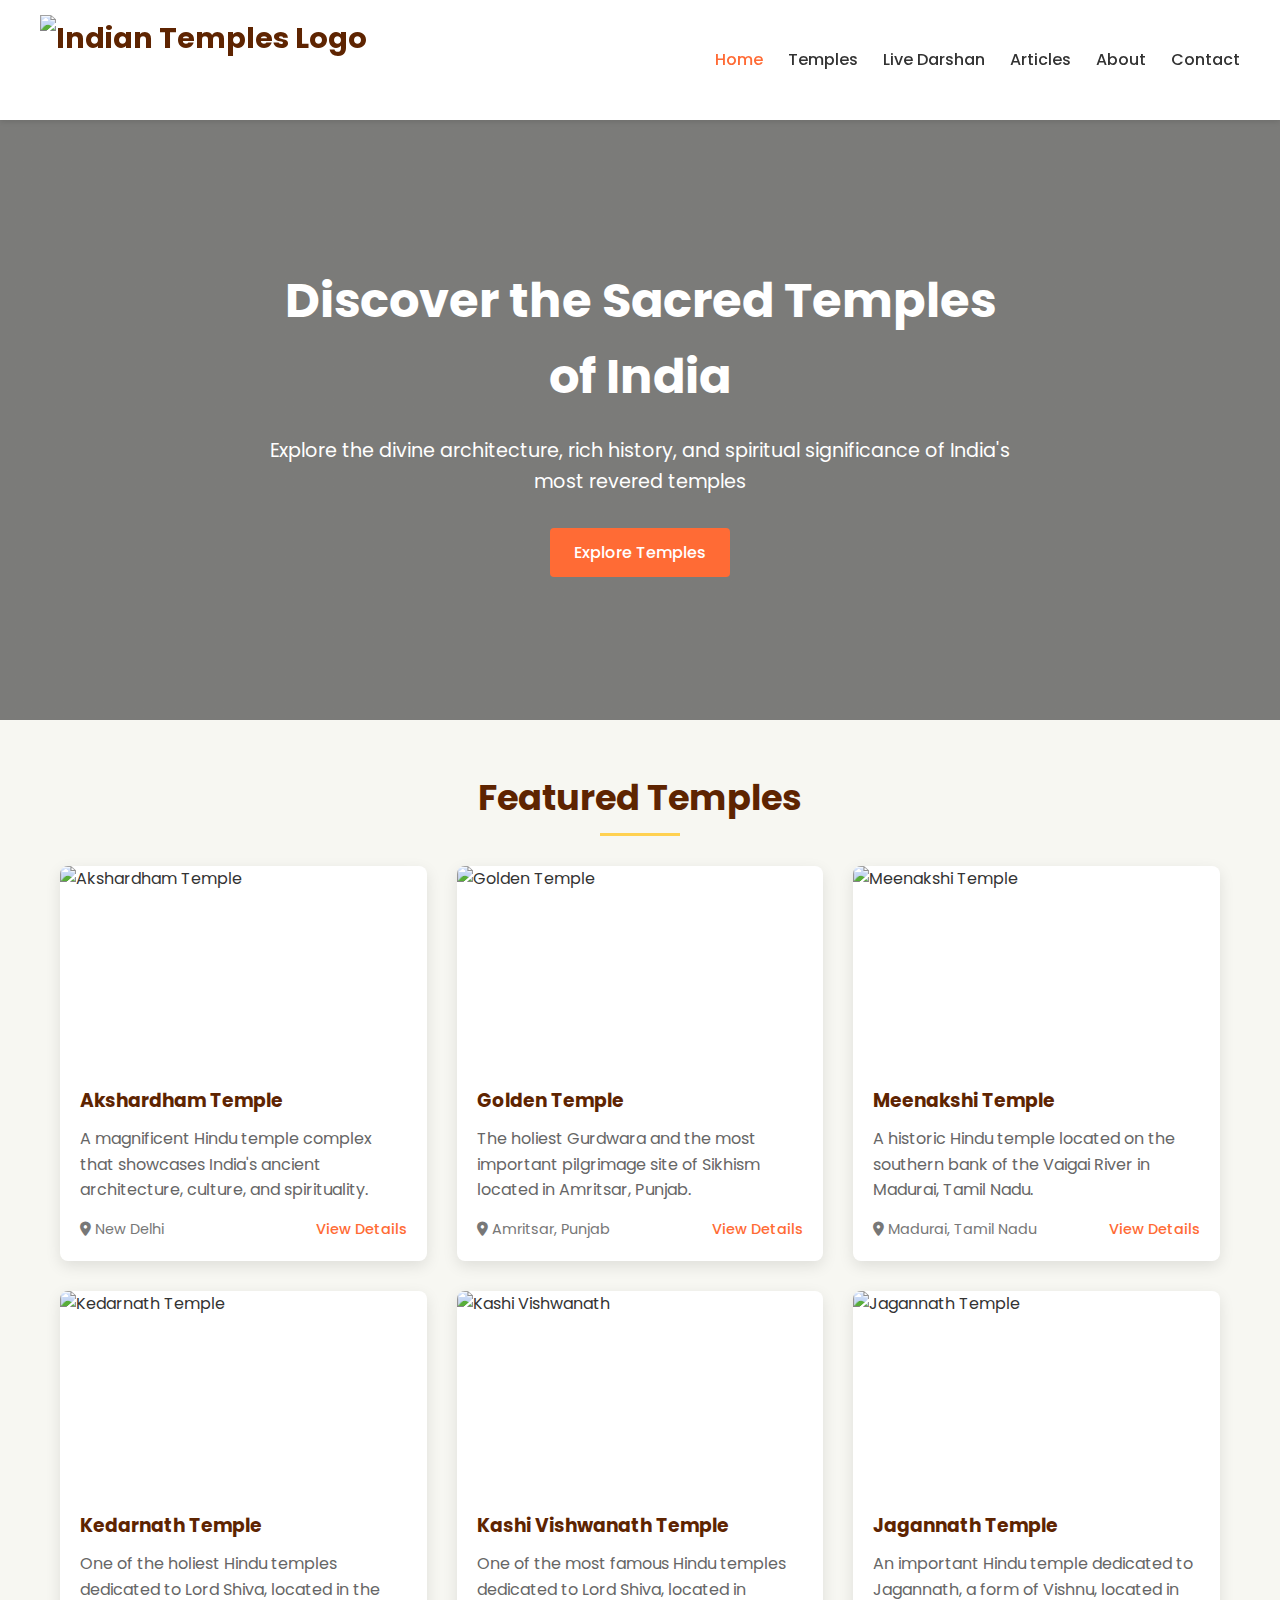
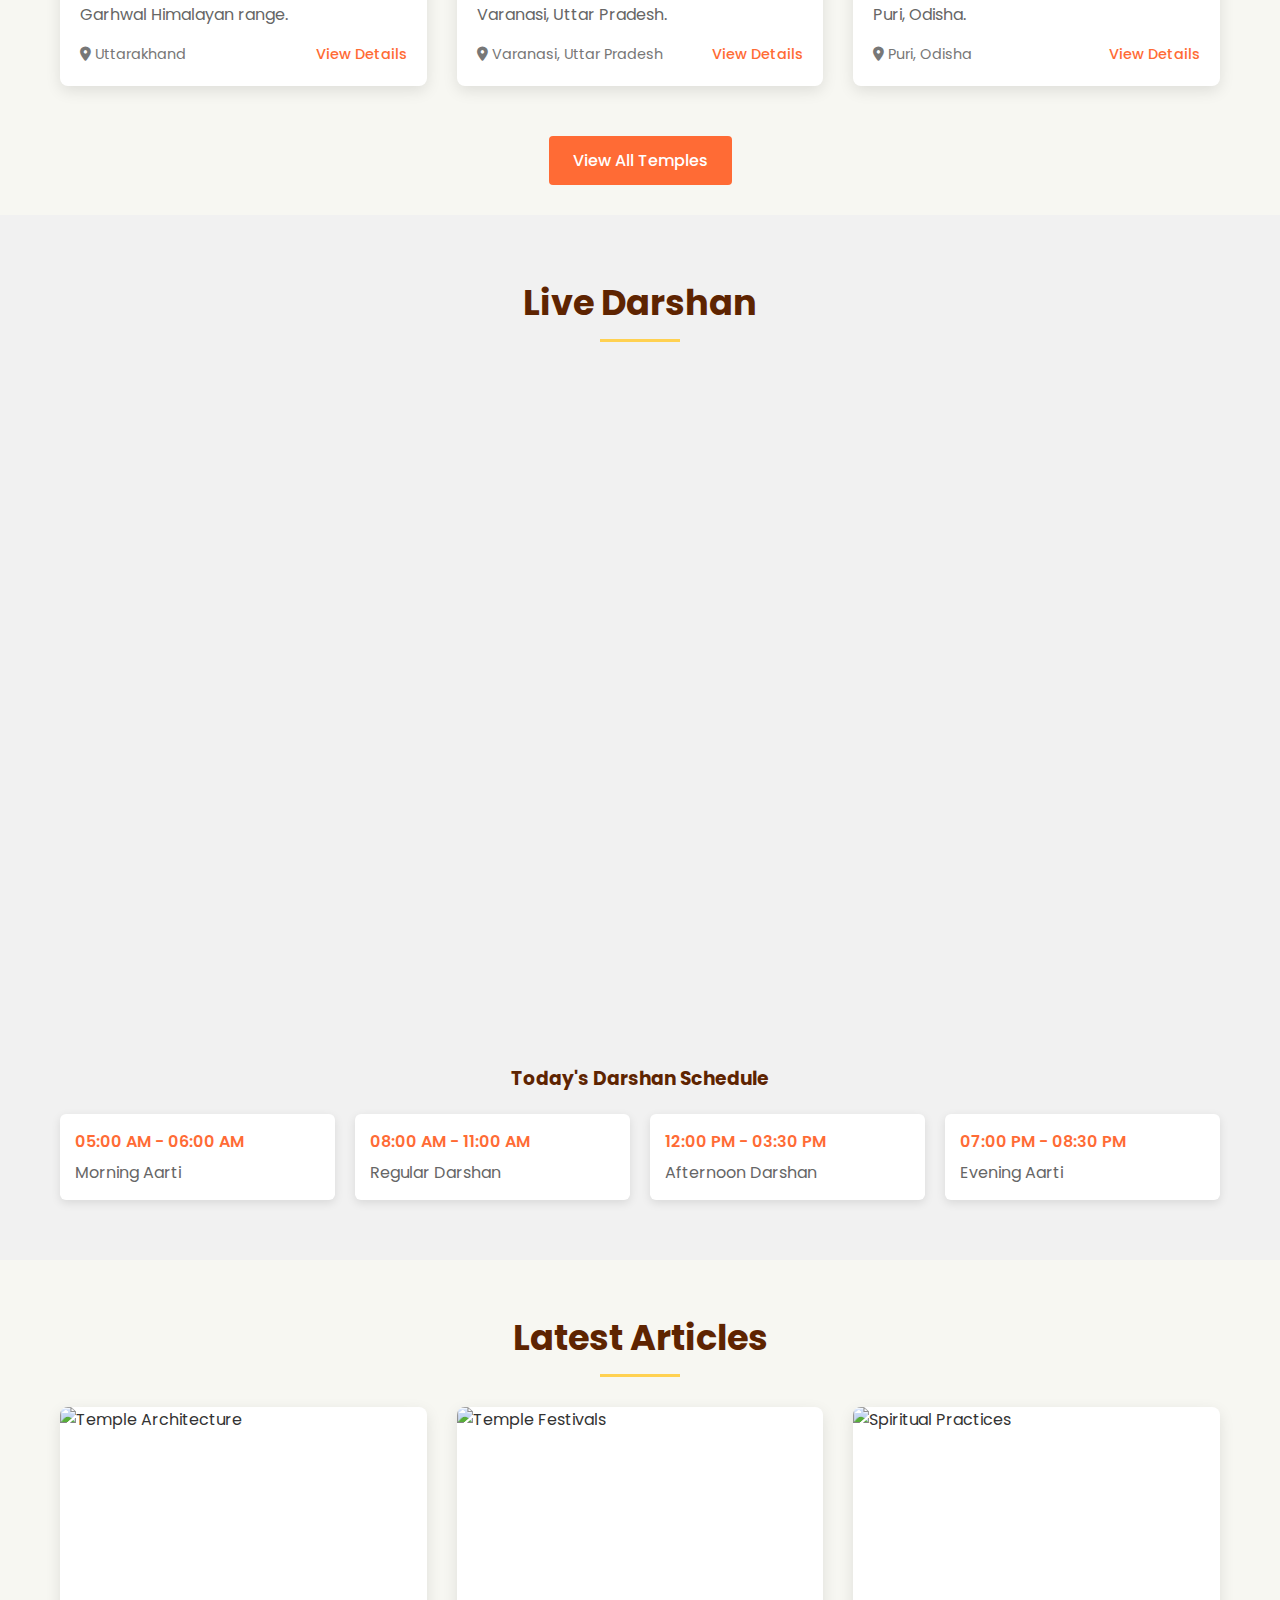
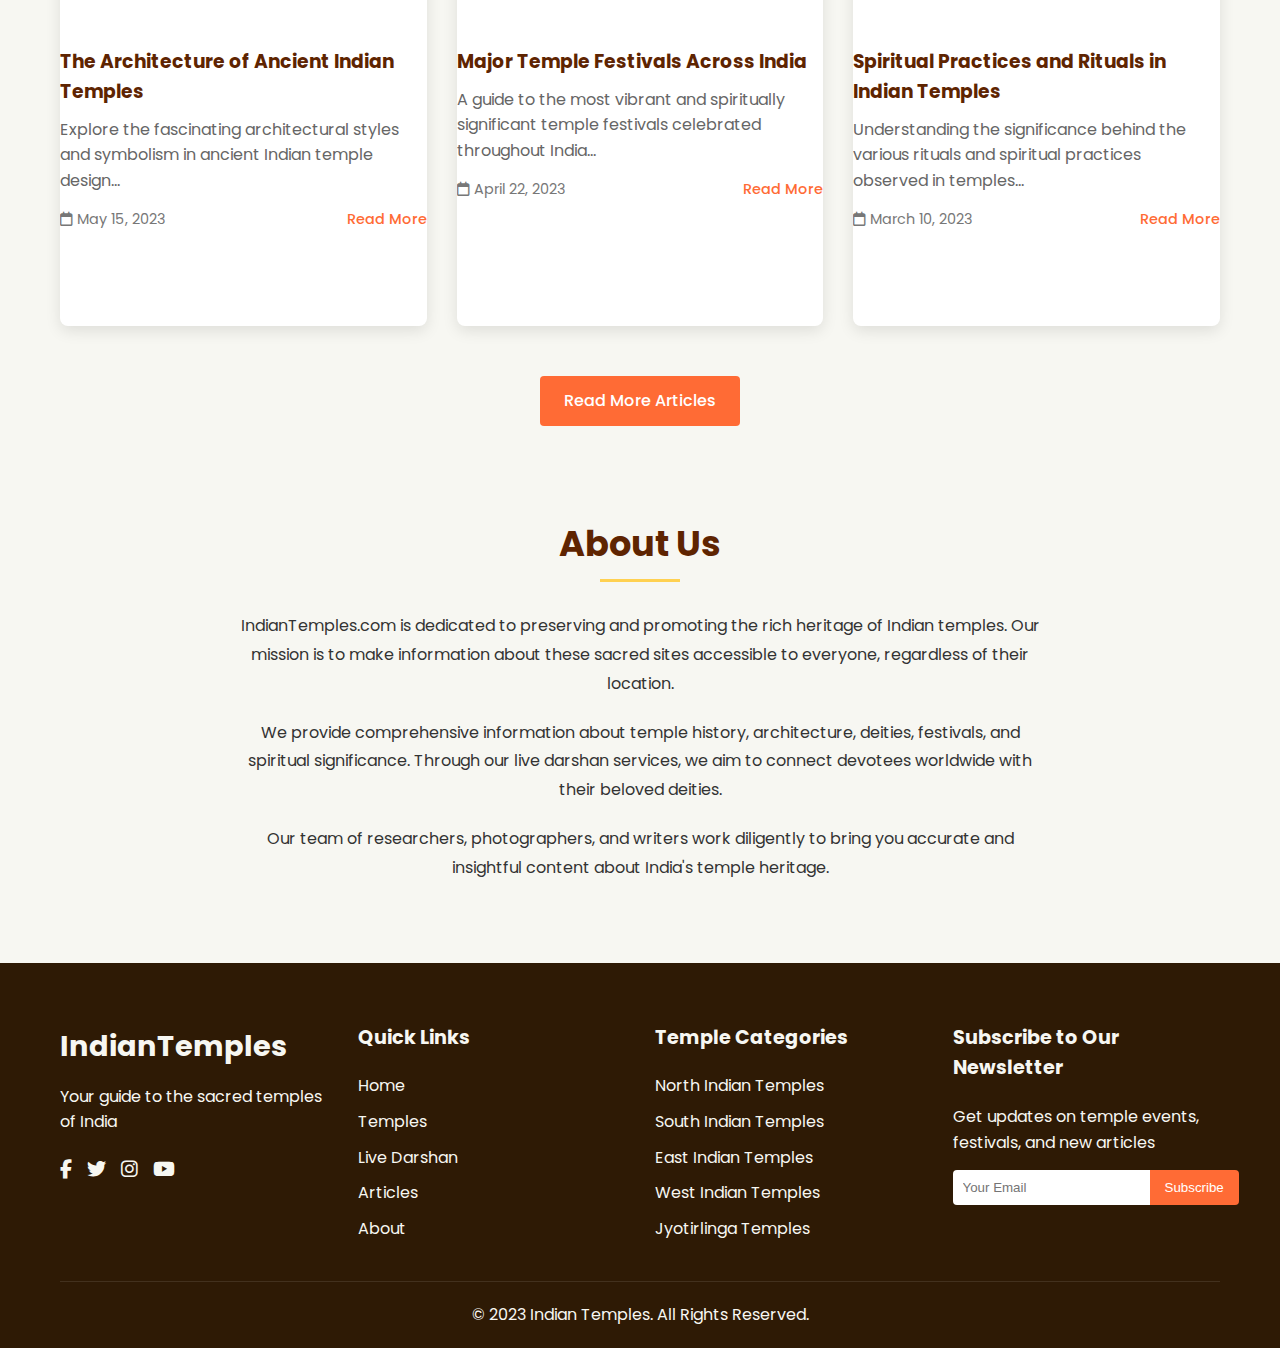
==== index.html @ 8ec8f0bc "Indain Temple All in one Place" ====
<!DOCTYPE html>
<html lang="en">

<head>
  <meta charset="UTF-8" />
  <meta name="viewport" content="width=device-width, initial-scale=1.0" />
  <title>Indian Temples - Explore Sacred Sites of India</title>
  <meta name="description" content="Discover the magnificent temples of India, their history, architecture, and cultural significance. Watch live darshan and read informative articles." />
  <link rel="preconnect" href="https://fonts.googleapis.com">
  <link rel="preconnect" href="https://fonts.gstatic.com" crossorigin>
  <link rel="stylesheet" href="./src/style.css">
  <link href="https://fonts.googleapis.com/css2?family=Poppins:wght@300;400;500;600;700&display=swap" rel="stylesheet">
  <link rel="stylesheet" href="https://cdnjs.cloudflare.com/ajax/libs/font-awesome/6.5.1/css/all.min.css">
</head>

<body>
  <div id="root">
    <!-- Header section -->
    <header class="header">
      <div class="container nav-container">
        <div class="logo">
          <a href="index.html">
            <img src="https://i.pinimg.com/736x/c7/fd/0a/c7fd0adaab651f2028ff02d65af20127.jpg" alt="Indian Temples Logo">
            <!-- <span>IndianTemples</span> -->
          </a>
        </div>

        <div class="menu-toggle">
          <i class="fas fa-bars"></i>
        </div>

        <ul class="nav-menu">
          <li><a href="index.html" class="active">Home</a></li>
          <li><a href="#temples">Temples</a></li>
          <li><a href="#live-darshan">Live Darshan</a></li>
          <li><a href="#articles">Articles</a></li>
          <li><a href="#about">About</a></li>
          <li><a href="#contact">Contact</a></li>
        </ul>
      </div>
    </header>

    <!-- Hero section -->
    <section class="hero">
      <div class="hero-content">
        <h1>Discover the Sacred Temples of India</h1>
        <p>Explore the divine architecture, rich history, and spiritual significance of India's most revered temples</p>
        <a href="#temples" class="btn">Explore Temples</a>
      </div>
    </section>

    <!-- Featured Temples section -->
    <section id="temples" class="temples-section">
      <div class="container">
        <div class="section-title">
          <h2>Featured Temples</h2>
        </div>

        <div class="temple-grid">
          <!-- Temple 1 -->
          <div class="temple-card">
            <div class="temple-image">
              <img src="https://media.istockphoto.com/id/978904956/photo/akshardham-temple-at-night.jpg?s=612x612&w=0&k=20&c=SunRGB2qBQEhVnAU5-RDPDp3OCAACPGzM2vwPiNZKe4=" alt="Akshardham Temple">
            </div>
            <div class="temple-content">
              <h3>Akshardham Temple</h3>
              <p>A magnificent Hindu temple complex that showcases India's ancient architecture, culture, and spirituality.</p>
              <div class="temple-meta">
                <span><i class="fas fa-map-marker-alt"></i> New Delhi</span>
                <a href="temple-details.html" class="read-more">View Details</a>
              </div>
            </div>
          </div>

          <!-- Temple 2 -->
          <div class="temple-card">
            <div class="temple-image">
              <img src="https://images.unsplash.com/photo-1621254423735-8410121f9496?q=80&w=1000&auto=format&fit=crop" alt="Golden Temple">
            </div>
            <div class="temple-content">
              <h3>Golden Temple</h3>
              <p>The holiest Gurdwara and the most important pilgrimage site of Sikhism located in Amritsar, Punjab.</p>
              <div class="temple-meta">
                <span><i class="fas fa-map-marker-alt"></i> Amritsar, Punjab</span>
                <a href="#" class="read-more">View Details</a>
              </div>
            </div>
          </div>

          <!-- Temple 3 -->
          <div class="temple-card">
            <div class="temple-image">
              <img src="https://images.unsplash.com/photo-1590766740859-21a638d1d494?q=80&w=1000&auto=format&fit=crop" alt="Meenakshi Temple">
            </div>
            <div class="temple-content">
              <h3>Meenakshi Temple</h3>
              <p>A historic Hindu temple located on the southern bank of the Vaigai River in Madurai, Tamil Nadu.</p>
              <div class="temple-meta">
                <span><i class="fas fa-map-marker-alt"></i> Madurai, Tamil Nadu</span>
                <a href="#" class="read-more">View Details</a>
              </div>
            </div>
          </div>

          <!-- Temple 4 -->
          <div class="temple-card">
            <div class="temple-image">
              <img src="https://images.unsplash.com/photo-1549556889-0e7ff809c10d?q=80&w=1000&auto=format&fit=crop" alt="Kedarnath Temple">
            </div>
            <div class="temple-content">
              <h3>Kedarnath Temple</h3>
              <p>One of the holiest Hindu temples dedicated to Lord Shiva, located in the Garhwal Himalayan range.</p>
              <div class="temple-meta">
                <span><i class="fas fa-map-marker-alt"></i> Uttarakhand</span>
                <a href="#" class="read-more">View Details</a>
              </div>
            </div>
          </div>

          <!-- Temple 5 -->
          <div class="temple-card">
            <div class="temple-image">
              <img src="https://images.unsplash.com/photo-1630421660487-888138e979cf?q=80&w=1000&auto=format&fit=crop" alt="Kashi Vishwanath">
            </div>
            <div class="temple-content">
              <h3>Kashi Vishwanath Temple</h3>
              <p>One of the most famous Hindu temples dedicated to Lord Shiva, located in Varanasi, Uttar Pradesh.</p>
              <div class="temple-meta">
                <span><i class="fas fa-map-marker-alt"></i> Varanasi, Uttar Pradesh</span>
                <a href="#" class="read-more">View Details</a>
              </div>
            </div>
          </div>

          <!-- Temple 6 -->
          <div class="temple-card">
            <div class="temple-image">
              <img src="https://images.unsplash.com/photo-1546182990-dffeafbe841d?q=80&w=1000&auto=format&fit=crop" alt="Jagannath Temple">
            </div>
            <div class="temple-content">
              <h3>Jagannath Temple</h3>
              <p>An important Hindu temple dedicated to Jagannath, a form of Vishnu, located in Puri, Odisha.</p>
              <div class="temple-meta">
                <span><i class="fas fa-map-marker-alt"></i> Puri, Odisha</span>
                <a href="#" class="read-more">View Details</a>
              </div>
            </div>
          </div>
        </div>

        <div class="text-center">
          <a href="#" class="btn">View All Temples</a>
        </div>
      </div>
    </section>

    <!-- Live Darshan section -->
    <section id="live-darshan" class="live-darshan">
      <div class="container">
        <div class="section-title">
          <h2>Live Darshan</h2>
        </div>

        <div class="video-container">
          <iframe src="https://www.youtube.com/embed/live_stream?channel=UC5NX_gc-gYH_pZf9iS3fDLQ" frameborder="0" allowfullscreen></iframe>
        </div>

        <div class="darshan-schedule">
          <h3>Today's Darshan Schedule</h3>
          <div class="schedule-grid">
            <div class="schedule-item">
              <div class="time">05:00 AM - 06:00 AM</div>
              <div class="ritual">Morning Aarti</div>
            </div>
            <div class="schedule-item">
              <div class="time">08:00 AM - 11:00 AM</div>
              <div class="ritual">Regular Darshan</div>
            </div>
            <div class="schedule-item">
              <div class="time">12:00 PM - 03:30 PM</div>
              <div class="ritual">Afternoon Darshan</div>
            </div>
            <div class="schedule-item">
              <div class="time">07:00 PM - 08:30 PM</div>
              <div class="ritual">Evening Aarti</div>
            </div>
          </div>
        </div>
      </div>
    </section>

    <!-- Articles section -->
    <section id="articles" class="articles-section">
      <div class="container">
        <div class="section-title">
          <h2>Latest Articles</h2>
        </div>

        <div class="article-list">
          <!-- Article 1 -->
          <div class="article-card">
            <div class="article-image">
              <img src="https://images.unsplash.com/photo-1594388576896-a1b3dbd22210?q=80&w=1000&auto=format&fit=crop" alt="Temple Architecture">
            </div>
            <div class="article-content">
              <h3>The Architecture of Ancient Indian Temples</h3>
              <p>Explore the fascinating architectural styles and symbolism in ancient Indian temple design...</p>
              <div class="article-meta">
                <span><i class="far fa-calendar"></i> May 15, 2023</span>
                <a href="article.html" class="read-more">Read More</a>
              </div>
            </div>
          </div>

          <!-- Article 2 -->
          <div class="article-card">
            <div class="article-image">
              <img src="https://images.unsplash.com/photo-1565206595640-6cfd90e0ae09?q=80&w=1000&auto=format&fit=crop" alt="Temple Festivals">
            </div>
            <div class="article-content">
              <h3>Major Temple Festivals Across India</h3>
              <p>A guide to the most vibrant and spiritually significant temple festivals celebrated throughout India...</p>
              <div class="article-meta">
                <span><i class="far fa-calendar"></i> April 22, 2023</span>
                <a href="#" class="read-more">Read More</a>
              </div>
            </div>
          </div>

          <!-- Article 3 -->
          <div class="article-card">
            <div class="article-image">
              <img src="https://images.unsplash.com/photo-1608023139605-d4f14e37d4c5?q=80&w=1000&auto=format&fit=crop" alt="Spiritual Practices">
            </div>
            <div class="article-content">
              <h3>Spiritual Practices and Rituals in Indian Temples</h3>
              <p>Understanding the significance behind the various rituals and spiritual practices observed in temples...</p>
              <div class="article-meta">
                <span><i class="far fa-calendar"></i> March 10, 2023</span>
                <a href="#" class="read-more">Read More</a>
              </div>
            </div>
          </div>
        </div>

        <div class="text-center">
          <a href="article.html" class="btn">Read More Articles</a>
        </div>
      </div>
    </section>

    <!-- About section -->
    <section id="about" class="about-section">
      <div class="container">
        <div class="section-title">
          <h2>About Us</h2>
        </div>

        <div class="about-content">
          <p>IndianTemples.com is dedicated to preserving and promoting the rich heritage of Indian temples. Our mission is to make information about these sacred sites accessible to everyone, regardless of their location.</p>
          <p>We provide comprehensive information about temple history, architecture, deities, festivals, and spiritual significance. Through our live darshan services, we aim to connect devotees worldwide with their beloved deities.</p>
          <p>Our team of researchers, photographers, and writers work diligently to bring you accurate and insightful content about India's temple heritage.</p>
        </div>
      </div>
    </section>

    <!-- Footer -->
    <footer id="contact" class="footer">
      <div class="container">
        <div class="footer-content">
          <div class="footer-logo">
            <h3>IndianTemples</h3>
            <p>Your guide to the sacred temples of India</p>
            <div class="social-links">
              <a href="#"><i class="fab fa-facebook-f"></i></a>
              <a href="#"><i class="fab fa-twitter"></i></a>
              <a href="#"><i class="fab fa-instagram"></i></a>
              <a href="#"><i class="fab fa-youtube"></i></a>
            </div>
          </div>

          <div class="footer-links">
            <h3>Quick Links</h3>
            <ul>
              <li><a href="index.html">Home</a></li>
              <li><a href="#temples">Temples</a></li>
              <li><a href="#live-darshan">Live Darshan</a></li>
              <li><a href="#articles">Articles</a></li>
              <li><a href="#about">About</a></li>
            </ul>
          </div>

          <div class="footer-links">
            <h3>Temple Categories</h3>
            <ul>
              <li><a href="#">North Indian Temples</a></li>
              <li><a href="#">South Indian Temples</a></li>
              <li><a href="#">East Indian Temples</a></li>
              <li><a href="#">West Indian Temples</a></li>
              <li><a href="#">Jyotirlinga Temples</a></li>
            </ul>
          </div>

          <div class="footer-newsletter">
            <h3>Subscribe to Our Newsletter</h3>
            <p>Get updates on temple events, festivals, and new articles</p>
            <div class="subscribe-form">
              <input type="email" placeholder="Your Email">
              <button type="submit">Subscribe</button>
            </div>
          </div>
        </div>

        <div class="footer-bottom">
          <p>&copy; <span class="current-year">2023</span> Indian Temples. All Rights Reserved.</p>
        </div>
      </div>
    </footer>
  </div>

  <script type="module" src="/src/main.ts"></script>
</body>

</html>
---- src/style.css ----
/* Global styles */
:root {
  --primary-color: #ff6b35;
  --secondary-color: #f98866;
  --accent-color: #ffd151;
  --background-color: #f7f7f2;
  --text-color: #333;
  --header-color: #5e2401;
  --footer-bg: #2e1a05;
  --footer-text: #f7f7f2;
}

* {
  margin: 0;
  padding: 0;
  box-sizing: border-box;
}

body {
  font-family: 'Poppins', sans-serif;
  background-color: var(--background-color);
  color: var(--text-color);
  line-height: 1.6;
}

a {
  text-decoration: none;
  color: var(--primary-color);
}

a:hover {
  color: var(--secondary-color);
}

.container {
  max-width: 1200px;
  margin: 0 auto;
  padding: 0 20px;
}

/* Header styles */
.header {
  background-color: #fff;
  box-shadow: 0 2px 5px rgba(0, 0, 0, 0.1);
  position: sticky;
  top: 0;
  z-index: 100;
}

.nav-container {
  display: flex;
  justify-content: space-between;
  align-items: center;
  padding: 15px 0;
}

.logo a {
  font-size: 1.8rem;
  font-weight: 700;
  color: var(--header-color);
  display: flex;
  align-items: center;
}

.logo img {
  height: 90px;
  margin-right: 10px;
}

.nav-menu {
  display: flex;
  list-style: none;
}

.nav-menu li {
  margin-left: 25px;
}

.nav-menu a {
  color: var(--text-color);
  font-weight: 500;
  transition: color 0.3s;
}

.nav-menu a:hover,
.nav-menu a.active {
  color: var(--primary-color);
}

.menu-toggle {
  display: none;
  cursor: pointer;
  font-size: 1.5rem;
}

/* Hero section */
.hero {
  height: 600px;
  background-image: linear-gradient(rgba(0, 0, 0, 0.5), rgba(0, 0, 0, 0.5)), url('/images/hero-temple.jpg');
  background-size: cover;
  background-position: center;
  display: flex;
  align-items: center;
  text-align: center;
  color: #fff;
  margin-bottom: 50px;
}

.hero-content {
  max-width: 800px;
  margin: 0 auto;
  padding: 0 20px;
}

.hero h1 {
  font-size: 3rem;
  margin-bottom: 20px;
}

.hero p {
  font-size: 1.2rem;
  margin-bottom: 30px;
}

.btn {
  display: inline-block;
  background-color: var(--primary-color);
  color: #fff;
  padding: 12px 24px;
  border-radius: 4px;
  font-weight: 500;
  transition: background-color 0.3s;
}

.btn:hover {
  background-color: var(--secondary-color);
  color: #fff;
}

/* Utility classes */
.text-center {
  text-align: center;
  margin: 30px 0;
}

/* Temples section */
.section-title {
  text-align: center;
  margin-bottom: 40px;
  color: var(--header-color);
}

.section-title h2 {
  font-size: 2.2rem;
  display: inline-block;
  position: relative;
}

.section-title h2::after {
  content: '';
  height: 3px;
  width: 80px;
  background-color: var(--accent-color);
  position: absolute;
  bottom: -10px;
  left: 50%;
  transform: translateX(-50%);
}

.temple-grid {
  display: grid;
  grid-template-columns: repeat(auto-fill, minmax(300px, 1fr));
  gap: 30px;
  margin-bottom: 50px;
}

.temple-card {
  background-color: #fff;
  border-radius: 8px;
  overflow: hidden;
  box-shadow: 0 5px 15px rgba(0, 0, 0, 0.1);
  transition: transform 0.3s, box-shadow 0.3s;
}

.temple-card:hover {
  transform: translateY(-10px);
  box-shadow: 0 15px 30px rgba(0, 0, 0, 0.15);
}

.temple-image {
  height: 200px;
  overflow: hidden;
}

.temple-image img {
  width: 100%;
  height: 100%;
  object-fit: cover;
  transition: transform 0.5s;
}

.temple-card:hover .temple-image img {
  transform: scale(1.1);
}

.temple-content {
  padding: 20px;
}

.temple-content h3 {
  margin-bottom: 10px;
  color: var(--header-color);
}

.temple-content p {
  margin-bottom: 15px;
  color: #666;
}

.temple-meta {
  display: flex;
  justify-content: space-between;
  font-size: 0.9rem;
  color: #777;
}

/* Live Darshan section */
.live-darshan {
  background-color: #f1f1f1;
  padding: 60px 0;
  margin-bottom: 50px;
}

.video-container {
  position: relative;
  width: 100%;
  padding-bottom: 56.25%; /* 16:9 Aspect Ratio */
  margin-bottom: 30px;
}

.video-container iframe {
  position: absolute;
  top: 0;
  left: 0;
  width: 100%;
  height: 100%;
  border-radius: 8px;
}

/* Articles section */
.article-list {
  display: grid;
  grid-template-columns: repeat(auto-fill, minmax(350px, 1fr));
  gap: 30px;
  margin-bottom: 50px;
}

.article-card {
  background-color: #fff;
  border-radius: 8px;
  overflow: hidden;
  box-shadow: 0 5px 15px rgba(0, 0, 0, 0.1);
}

.article-image {
  height: 200px;
  overflow: hidden;
}

.article-image img {
  width: 100%;
  height: 100%;
  object-fit: cover;
}

.article-content {
  padding: 20px;
}

.article-content h3 {
  margin-bottom: 10px;
  color: var(--header-color);
}

.article-content p {
  margin-bottom: 15px;
  color: #666;
}

.article-meta {
  display: flex;
  justify-content: space-between;
  font-size: 0.9rem;
  color: #777;
}

.read-more {
  color: var(--primary-color);
  font-weight: 500;
}

/* About section */
.about-section {
  padding: 60px 0;
}

.about-content {
  max-width: 800px;
  margin: 0 auto;
  text-align: center;
}

.about-content p {
  margin-bottom: 20px;
  line-height: 1.8;
}

/* Darshan schedule */
.darshan-schedule {
  margin-top: 40px;
}

.darshan-schedule h3 {
  text-align: center;
  margin-bottom: 20px;
  color: var(--header-color);
}

.schedule-grid {
  display: grid;
  grid-template-columns: repeat(auto-fill, minmax(250px, 1fr));
  gap: 20px;
}

.schedule-item {
  background-color: #fff;
  padding: 15px;
  border-radius: 6px;
  box-shadow: 0 3px 10px rgba(0, 0, 0, 0.1);
}

.schedule-item .time {
  font-weight: 600;
  color: var(--primary-color);
  margin-bottom: 5px;
}

.schedule-item .ritual {
  color: #666;
}

/* Footer */
.footer {
  background-color: var(--footer-bg);
  color: var(--footer-text);
  padding: 60px 0 20px;
}

.footer-content {
  display: grid;
  grid-template-columns: repeat(auto-fit, minmax(250px, 1fr));
  gap: 30px;
  margin-bottom: 30px;
}

.footer-logo h3 {
  font-size: 1.8rem;
  margin-bottom: 15px;
}

.footer-contact p {
  margin-bottom: 10px;
}

.social-links {
  display: flex;
  gap: 15px;
  margin-top: 20px;
}

.social-links a {
  color: var(--footer-text);
  font-size: 1.2rem;
  transition: color 0.3s;
}

.social-links a:hover {
  color: var(--accent-color);
}

.footer-links h3,
.footer-newsletter h3 {
  margin-bottom: 20px;
  font-size: 1.2rem;
}

.footer-links ul {
  list-style: none;
}

.footer-links li {
  margin-bottom: 10px;
}

.footer-links a {
  color: var(--footer-text);
  transition: color 0.3s;
}

.footer-links a:hover {
  color: var(--accent-color);
}

.subscribe-form {
  display: flex;
  margin-top: 15px;
}

.subscribe-form input {
  flex-grow: 1;
  padding: 10px;
  border: none;
  border-radius: 4px 0 0 4px;
}

.subscribe-form button {
  background-color: var(--primary-color);
  color: #fff;
  border: none;
  padding: 10px 15px;
  border-radius: 0 4px 4px 0;
  cursor: pointer;
  transition: background-color 0.3s;
}

.subscribe-form button:hover {
  background-color: var(--secondary-color);
}

.footer-bottom {
  text-align: center;
  padding-top: 20px;
  border-top: 1px solid rgba(255, 255, 255, 0.1);
}

/* Temple Details Page */
.temple-header {
  position: relative;
  margin-bottom: 40px;
}

.temple-header-image {
  height: 500px;
  overflow: hidden;
}

.temple-header-image img {
  width: 100%;
  height: 100%;
  object-fit: cover;
  filter: brightness(0.8);
}

.temple-header-content {
  background-color: #fff;
  border-radius: 8px;
  box-shadow: 0 5px 20px rgba(0, 0, 0, 0.1);
  padding: 30px;
  margin-top: -80px;
  position: relative;
  z-index: 10;
}

.temple-header-content h1 {
  font-size: 2.5rem;
  margin-bottom: 20px;
  color: var(--header-color);
}

.temple-meta-info {
  display: flex;
  flex-wrap: wrap;
  gap: 20px;
}

.meta-item {
  display: flex;
  align-items: center;
  font-size: 0.95rem;
  color: #666;
}

.meta-item i {
  color: var(--primary-color);
  margin-right: 8px;
}

.temple-content-grid {
  display: grid;
  grid-template-columns: 2fr 1fr;
  gap: 40px;
  margin-bottom: 60px;
}

.content-section {
  margin-bottom: 30px;
}

.content-section h2 {
  color: var(--header-color);
  margin-bottom: 15px;
  font-size: 1.8rem;
  border-bottom: 2px solid var(--accent-color);
  padding-bottom: 8px;
  display: inline-block;
}

.content-section p {
  margin-bottom: 15px;
  line-height: 1.8;
}

.temple-list {
  list-style: none;
  margin-left: 0;
}

.temple-list li {
  padding: 8px 0;
  border-bottom: 1px solid #eee;
}

.temple-list li:last-child {
  border-bottom: none;
}

.temple-sidebar .sidebar-box {
  background-color: #fff;
  border-radius: 8px;
  box-shadow: 0 3px 15px rgba(0, 0, 0, 0.08);
  padding: 20px;
  margin-bottom: 30px;
}

.sidebar-box h3 {
  color: var(--header-color);
  margin-bottom: 15px;
  font-size: 1.3rem;
  border-bottom: 2px solid var(--accent-color);
  padding-bottom: 8px;
  display: inline-block;
}

.video-container-small {
  position: relative;
  width: 100%;
  padding-bottom: 56.25%; /* 16:9 Aspect Ratio */
  margin-bottom: 15px;
}

.video-container-small iframe {
  position: absolute;
  top: 0;
  left: 0;
  width: 100%;
  height: 100%;
  border-radius: 8px;
}

.gallery-grid {
  display: grid;
  grid-template-columns: repeat(2, 1fr);
  gap: 10px;
}

.gallery-grid img {
  width: 100%;
  height: 120px;
  object-fit: cover;
  border-radius: 4px;
  transition: transform 0.3s;
}

.gallery-grid img:hover {
  transform: scale(1.05);
}

.info-list {
  list-style: none;
}

.info-list li {
  padding: 8px 0;
  border-bottom: 1px solid #eee;
  display: flex;
  align-items: flex-start;
}

.info-list li:last-child {
  border-bottom: none;
}

.info-list li i {
  color: var(--primary-color);
  margin-right: 10px;
  min-width: 20px;
  text-align: center;
  padding-top: 3px;
}

.map-container {
  border-radius: 8px;
  overflow: hidden;
}

.related-temples {
  padding: 60px 0;
  background-color: #f8f8f8;
}

@media (max-width: 992px) {
  .temple-content-grid {
    grid-template-columns: 1fr;
  }

  .temple-header-image {
    height: 350px;
  }
}

@media (max-width: 768px) {
  .temple-meta-info {
    flex-direction: column;
    gap: 10px;
  }

  .gallery-grid {
    grid-template-columns: 1fr;
  }

  .temple-header-content h1 {
    font-size: 2rem;
  }
}

/* Responsive styles */
@media (max-width: 768px) {
  .hero {
    height: 450px;
  }

  .hero h1 {
    font-size: 2.2rem;
  }

  .menu-toggle {
    display: block;
  }

  .nav-menu {
    position: fixed;
    left: -100%;
    top: 70px;
    flex-direction: column;
    background-color: #fff;
    width: 100%;
    text-align: center;
    transition: 0.3s;
    box-shadow: 0 10px 15px rgba(0, 0, 0, 0.1);
    padding: 20px 0;
  }

  .nav-menu.active {
    left: 0;
  }

  .nav-menu li {
    margin: 15px 0;
  }
}

@media (max-width: 576px) {
  .temple-grid,
  .article-list {
    grid-template-columns: 1fr;
  }

  .footer-content {
    grid-template-columns: 1fr;
  }
}

/* Article Page Styles */
.article-header {
  padding: 60px 0 30px;
  text-align: center;
}

.article-meta {
  margin-bottom: 15px;
}

.article-category {
  display: inline-block;
  background-color: var(--accent-color);
  color: #333;
  padding: 3px 10px;
  border-radius: 3px;
  margin-right: 15px;
  font-weight: 500;
  font-size: 0.9rem;
}

.article-date {
  color: #666;
  font-size: 0.9rem;
}

.article-date i {
  margin-right: 5px;
}

.article-header h1 {
  font-size: 2.8rem;
  margin-bottom: 20px;
  color: var(--header-color);
  max-width: 800px;
  margin-left: auto;
  margin-right: auto;
  line-height: 1.3;
}

.article-author {
  display: inline-flex;
  align-items: center;
}

.article-author img {
  width: 50px;
  height: 50px;
  border-radius: 50%;
  margin-right: 15px;
  object-fit: cover;
}

.author-info {
  text-align: left;
}

.author-name {
  display: block;
  font-weight: 600;
  color: var(--header-color);
}

.author-title {
  font-size: 0.85rem;
  color: #666;
}

.article-content {
  padding: 40px 0 80px;
}

.article-grid {
  display: grid;
  grid-template-columns: 2fr 1fr;
  gap: 50px;
}

.article-featured-image {
  margin-bottom: 30px;
}

.article-featured-image img {
  width: 100%;
  border-radius: 8px;
}

.article-text {
  font-size: 1.05rem;
  line-height: 1.8;
  color: #333;
}

.article-intro {
  font-size: 1.2rem;
  color: #444;
  line-height: 1.7;
  margin-bottom: 30px;
}

.article-text h2 {
  font-size: 1.8rem;
  margin: 40px 0 20px;
  color: var(--header-color);
}

.article-text h3 {
  font-size: 1.4rem;
  margin: 30px 0 15px;
  color: var(--header-color);
}

.article-text p {
  margin-bottom: 20px;
}

.article-text ul, .article-text ol {
  margin-left: 20px;
  margin-bottom: 20px;
}

.article-text li {
  margin-bottom: 10px;
}

.article-image-with-caption {
  margin: 30px 0;
}

.article-image-with-caption img {
  width: 100%;
  border-radius: 8px;
}

.image-caption {
  font-size: 0.9rem;
  color: #666;
  text-align: center;
  margin-top: 10px;
  font-style: italic;
}

.article-tags {
  margin-top: 40px;
  padding-top: 20px;
  border-top: 1px solid #eee;
  margin-bottom: 20px;
}

.article-tags span {
  font-weight: 600;
  margin-right: 10px;
}

.article-tags a {
  display: inline-block;
  background-color: #f0f0f0;
  color: #666;
  padding: 3px 10px;
  border-radius: 3px;
  margin-right: 8px;
  margin-bottom: 8px;
  font-size: 0.85rem;
  transition: background-color 0.3s, color 0.3s;
}

.article-tags a:hover {
  background-color: var(--primary-color);
  color: #fff;
}

.article-share {
  margin-bottom: 40px;
}

.article-share span {
  font-weight: 600;
  margin-right: 15px;
}

.article-share a {
  display: inline-block;
  width: 36px;
  height: 36px;
  border-radius: 50%;
  background-color: #f0f0f0;
  color: #555;
  text-align: center;
  line-height: 36px;
  margin-right: 8px;
  transition: background-color 0.3s, color 0.3s;
}

.article-share a:hover {
  background-color: var(--primary-color);
  color: #fff;
}

.article-author-bio {
  margin-top: 40px;
  padding: 30px;
  background-color: #f9f9f9;
  border-radius: 8px;
  display: flex;
  align-items: flex-start;
}

.article-author-bio img {
  width: 80px;
  height: 80px;
  border-radius: 50%;
  margin-right: 20px;
  object-fit: cover;
}

.author-bio-content h3 {
  font-size: 1.1rem;
  color: #777;
  margin-bottom: 5px;
}

.author-bio-content h4 {
  font-size: 1.4rem;
  color: var(--header-color);
  margin-bottom: 10px;
}

.author-bio-content p {
  font-size: 0.95rem;
  line-height: 1.7;
}

.related-articles-list {
  margin-top: 15px;
}

.related-article {
  display: flex;
  margin-bottom: 15px;
  padding-bottom: 15px;
  border-bottom: 1px solid #eee;
}

.related-article:last-child {
  border-bottom: none;
}

.related-article img {
  width: 70px;
  height: 70px;
  border-radius: 5px;
  object-fit: cover;
  margin-right: 15px;
}

.related-article h4 {
  font-size: 0.95rem;
  margin-bottom: 5px;
  line-height: 1.4;
}

.article-date-small {
  font-size: 0.8rem;
  color: #777;
}

.category-list {
  list-style: none;
}

.category-list li {
  border-bottom: 1px solid #eee;
  padding: 8px 0;
}

.category-list li:last-child {
  border-bottom: none;
}

.category-list a {
  display: flex;
  justify-content: space-between;
  color: #555;
  transition: color 0.3s;
}

.category-list a:hover {
  color: var(--primary-color);
}

.category-list span {
  color: #888;
  font-size: 0.85rem;
}

.more-articles {
  background-color: #f8f8f8;
  padding: 60px 0;
}

@media (max-width: 992px) {
  .article-grid {
    grid-template-columns: 1fr;
  }

  .article-header h1 {
    font-size: 2.2rem;
  }
}

@media (max-width: 768px) {
  .article-author-bio {
    flex-direction: column;
    text-align: center;
  }

  .article-author-bio img {
    margin: 0 auto 20px;
  }

  .article-text h2 {
    font-size: 1.6rem;
  }

  .article-text h3 {
    font-size: 1.3rem;
  }

  .article-header {
    padding: 40px 0 20px;
  }
}
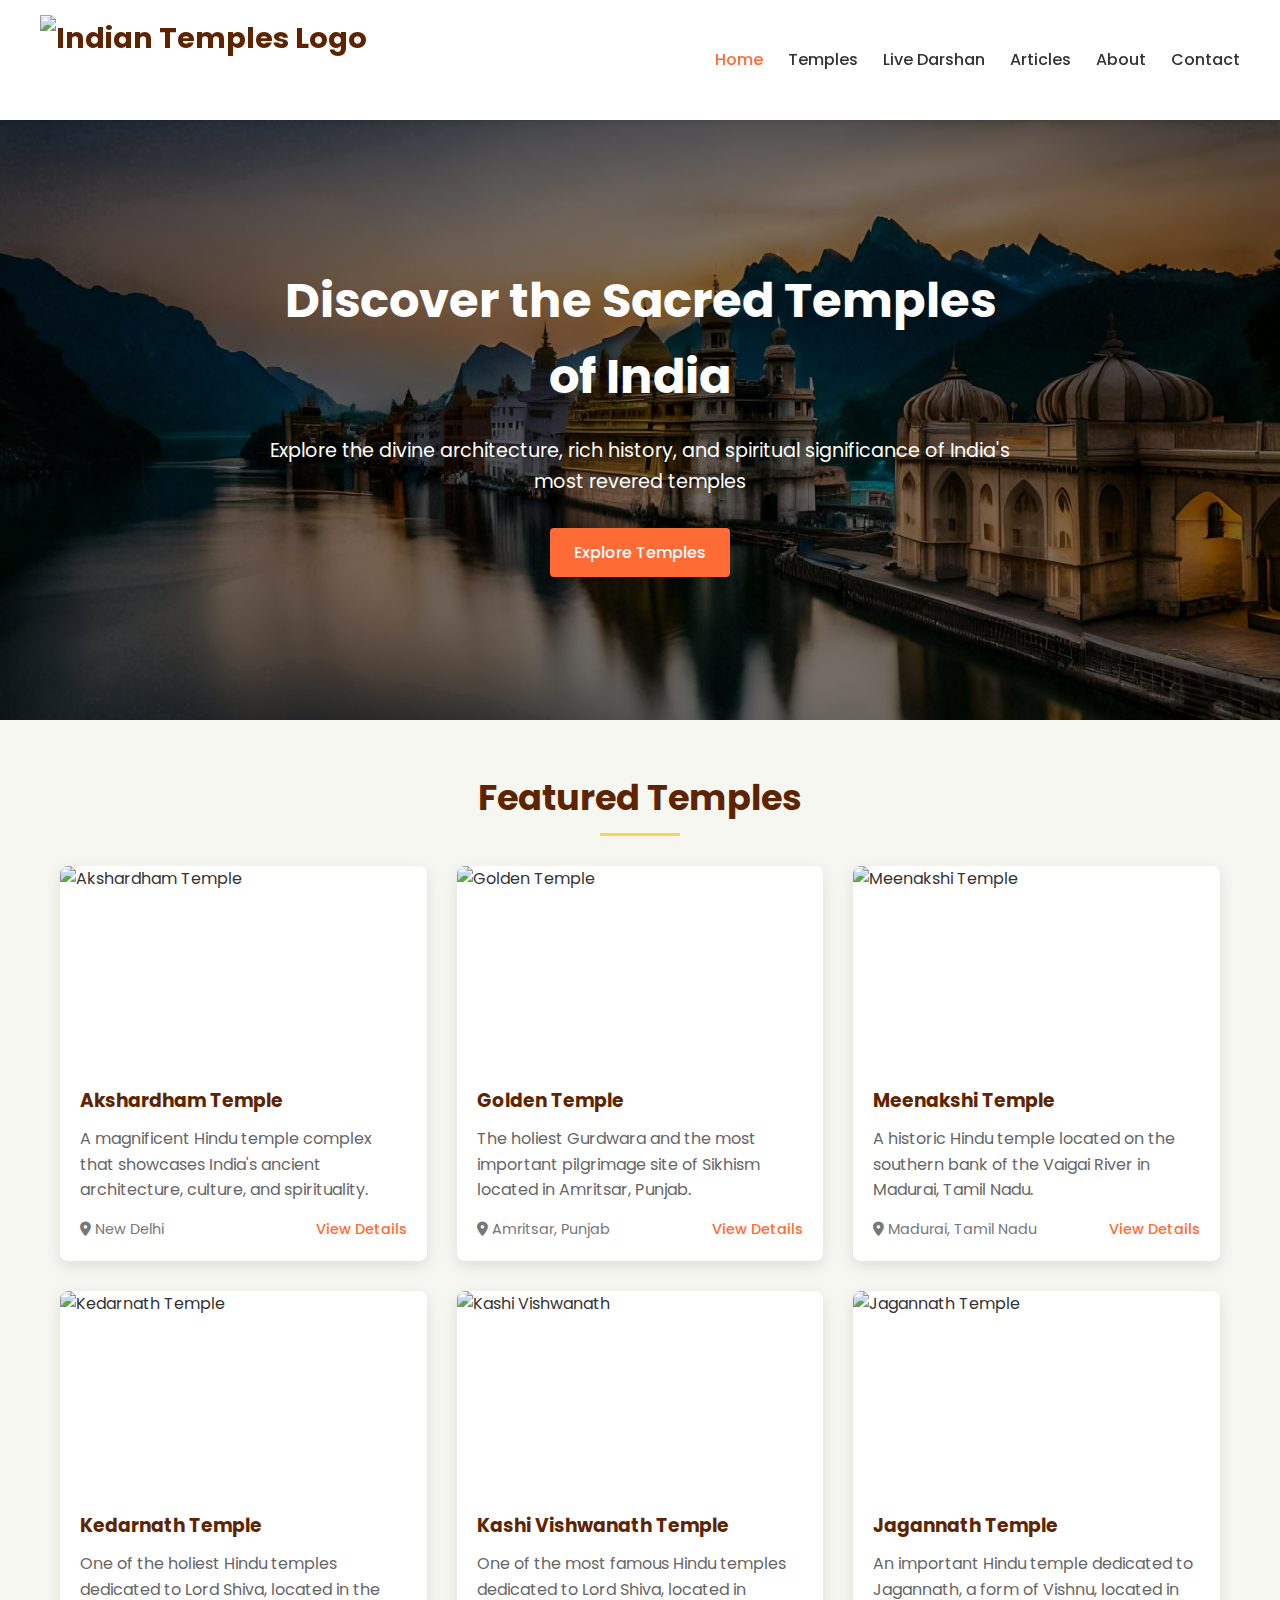
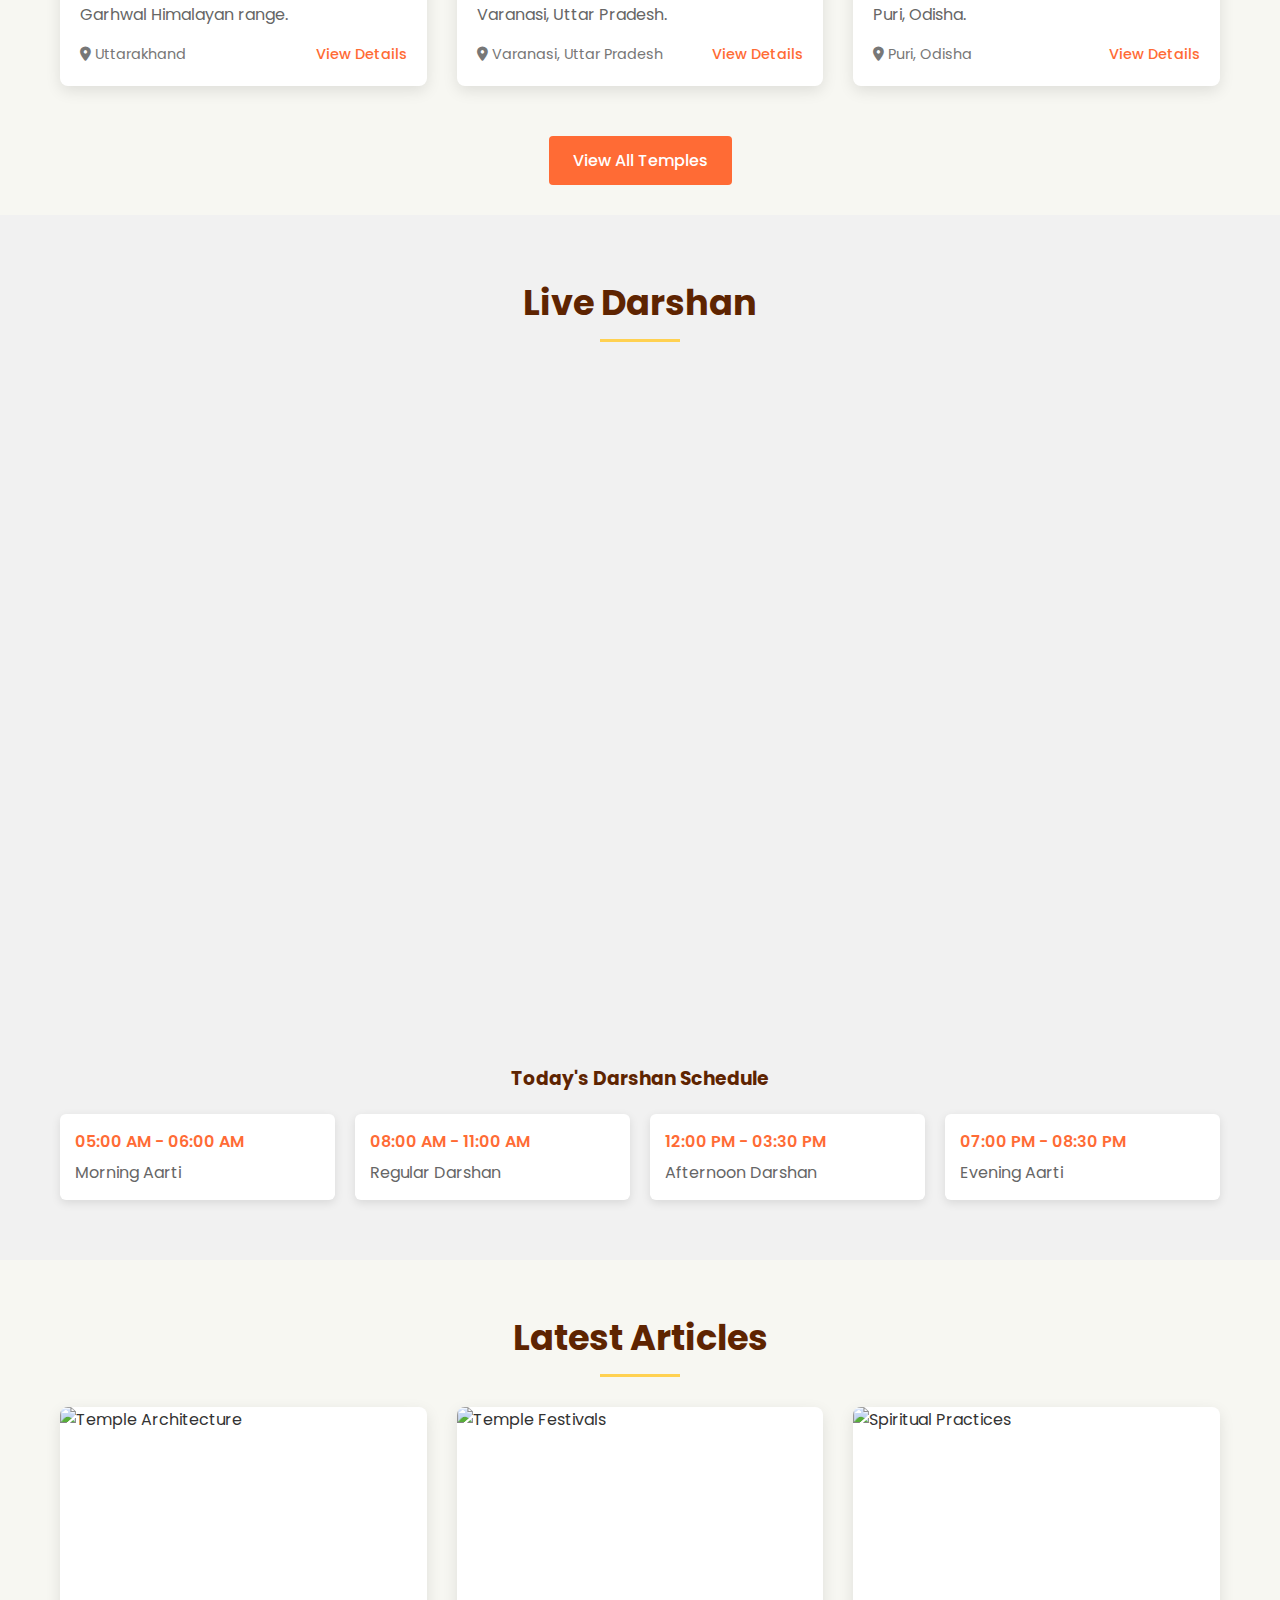
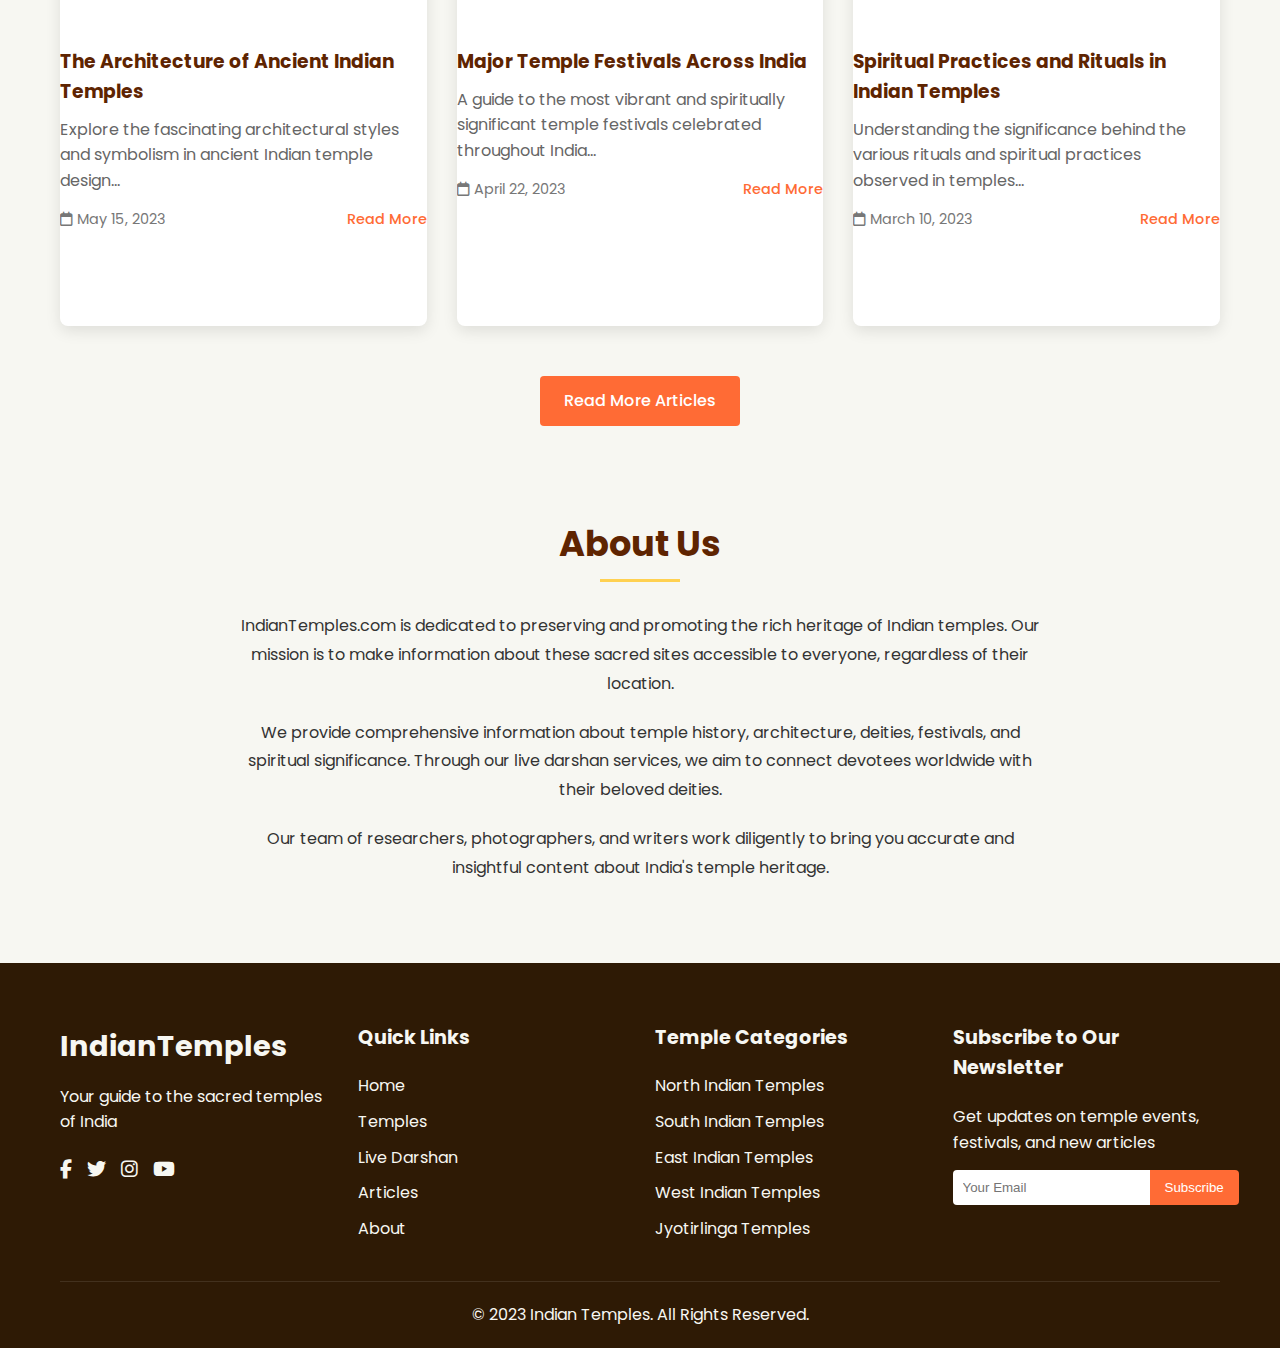
==== commit 8071398b: "Complet the Godlen Temple Data" ====
--- a/index.html
+++ b/index.html
@@ -67,7 +67,7 @@
               <p>A magnificent Hindu temple complex that showcases India's ancient architecture, culture, and spirituality.</p>
               <div class="temple-meta">
                 <span><i class="fas fa-map-marker-alt"></i> New Delhi</span>
-                <a href="temple-details.html" class="read-more">View Details</a>
+                <a href="Akshardham.html" class="read-more">View Details</a>
               </div>
             </div>
           </div>
@@ -75,14 +75,14 @@
           <!-- Temple 2 -->
           <div class="temple-card">
             <div class="temple-image">
-              <img src="https://images.unsplash.com/photo-1621254423735-8410121f9496?q=80&w=1000&auto=format&fit=crop" alt="Golden Temple">
+              <img src="https://t4.ftcdn.net/jpg/03/08/16/65/240_F_308166506_5PcIIezeBW5dVfFG7WtRoGitGnSgbhIX.jpg" alt="Golden Temple">
             </div>
             <div class="temple-content">
               <h3>Golden Temple</h3>
               <p>The holiest Gurdwara and the most important pilgrimage site of Sikhism located in Amritsar, Punjab.</p>
               <div class="temple-meta">
                 <span><i class="fas fa-map-marker-alt"></i> Amritsar, Punjab</span>
-                <a href="#" class="read-more">View Details</a>
+                <a href="Golden.html" class="read-more">View Details</a>
               </div>
             </div>
           </div>
@@ -90,7 +90,7 @@
           <!-- Temple 3 -->
           <div class="temple-card">
             <div class="temple-image">
-              <img src="https://images.unsplash.com/photo-1590766740859-21a638d1d494?q=80&w=1000&auto=format&fit=crop" alt="Meenakshi Temple">
+              <img src="https://t4.ftcdn.net/jpg/00/40/31/63/240_F_40316330_BuZLUTFT33F8z06se8qz8ZHf5oarIXIK.jpg" alt="Meenakshi Temple">
             </div>
             <div class="temple-content">
               <h3>Meenakshi Temple</h3>
@@ -105,7 +105,7 @@
           <!-- Temple 4 -->
           <div class="temple-card">
             <div class="temple-image">
-              <img src="https://images.unsplash.com/photo-1549556889-0e7ff809c10d?q=80&w=1000&auto=format&fit=crop" alt="Kedarnath Temple">
+              <img src="https://t3.ftcdn.net/jpg/08/41/49/72/240_F_841497224_Rt7XyrNl6o5o6J7wcA1W4yR5kmKPRm9I.jpg" alt="Kedarnath Temple">
             </div>
             <div class="temple-content">
               <h3>Kedarnath Temple</h3>
@@ -120,7 +120,7 @@
           <!-- Temple 5 -->
           <div class="temple-card">
             <div class="temple-image">
-              <img src="https://images.unsplash.com/photo-1630421660487-888138e979cf?q=80&w=1000&auto=format&fit=crop" alt="Kashi Vishwanath">
+              <img src="https://t4.ftcdn.net/jpg/09/73/36/99/240_F_973369936_NfQKoqD4mYOnoGu9RQEG06GQ2efb6W2t.jpg" alt="Kashi Vishwanath">
             </div>
             <div class="temple-content">
               <h3>Kashi Vishwanath Temple</h3>
@@ -135,7 +135,7 @@
           <!-- Temple 6 -->
           <div class="temple-card">
             <div class="temple-image">
-              <img src="https://images.unsplash.com/photo-1546182990-dffeafbe841d?q=80&w=1000&auto=format&fit=crop" alt="Jagannath Temple">
+              <img src="https://t4.ftcdn.net/jpg/04/82/09/83/240_F_482098383_n6JMrdv1bBwHYXX27qQGalGJ97xa1eK2.jpg" alt="Jagannath Temple">
             </div>
             <div class="temple-content">
               <h3>Jagannath Temple</h3>
@@ -162,7 +162,11 @@
         </div>
 
         <div class="video-container">
-          <iframe src="https://www.youtube.com/embed/live_stream?channel=UC5NX_gc-gYH_pZf9iS3fDLQ" frameborder="0" allowfullscreen></iframe>
+          <!-- <iframe src="https://www.youtube.com/live/l7Hwt3mB--Q?si=p1c1k382zZsxkyql" frameborder="0" allowfullscreen></iframe> -->
+          <iframe src="https://www.youtube.com/embed/l7Hwt3mB--Q" frameborder="0" 
+          allow="accelerometer; autoplay; clipboard-write; encrypted-media; gyroscope; picture-in-picture" 
+          allowfullscreen></iframe>
+  
         </div>
 
         <div class="darshan-schedule">
--- a/src/style.css
+++ b/src/style.css
@@ -96,7 +96,7 @@
 /* Hero section */
 .hero {
   height: 600px;
-  background-image: linear-gradient(rgba(0, 0, 0, 0.5), rgba(0, 0, 0, 0.5)), url('/images/hero-temple.jpg');
+  background-image: linear-gradient(rgba(0, 0, 0, 0.5), rgba(0, 0, 0, 0.5)), url('/public/images/hero-temple.jpg');
   background-size: cover;
   background-position: center;
   display: flex;
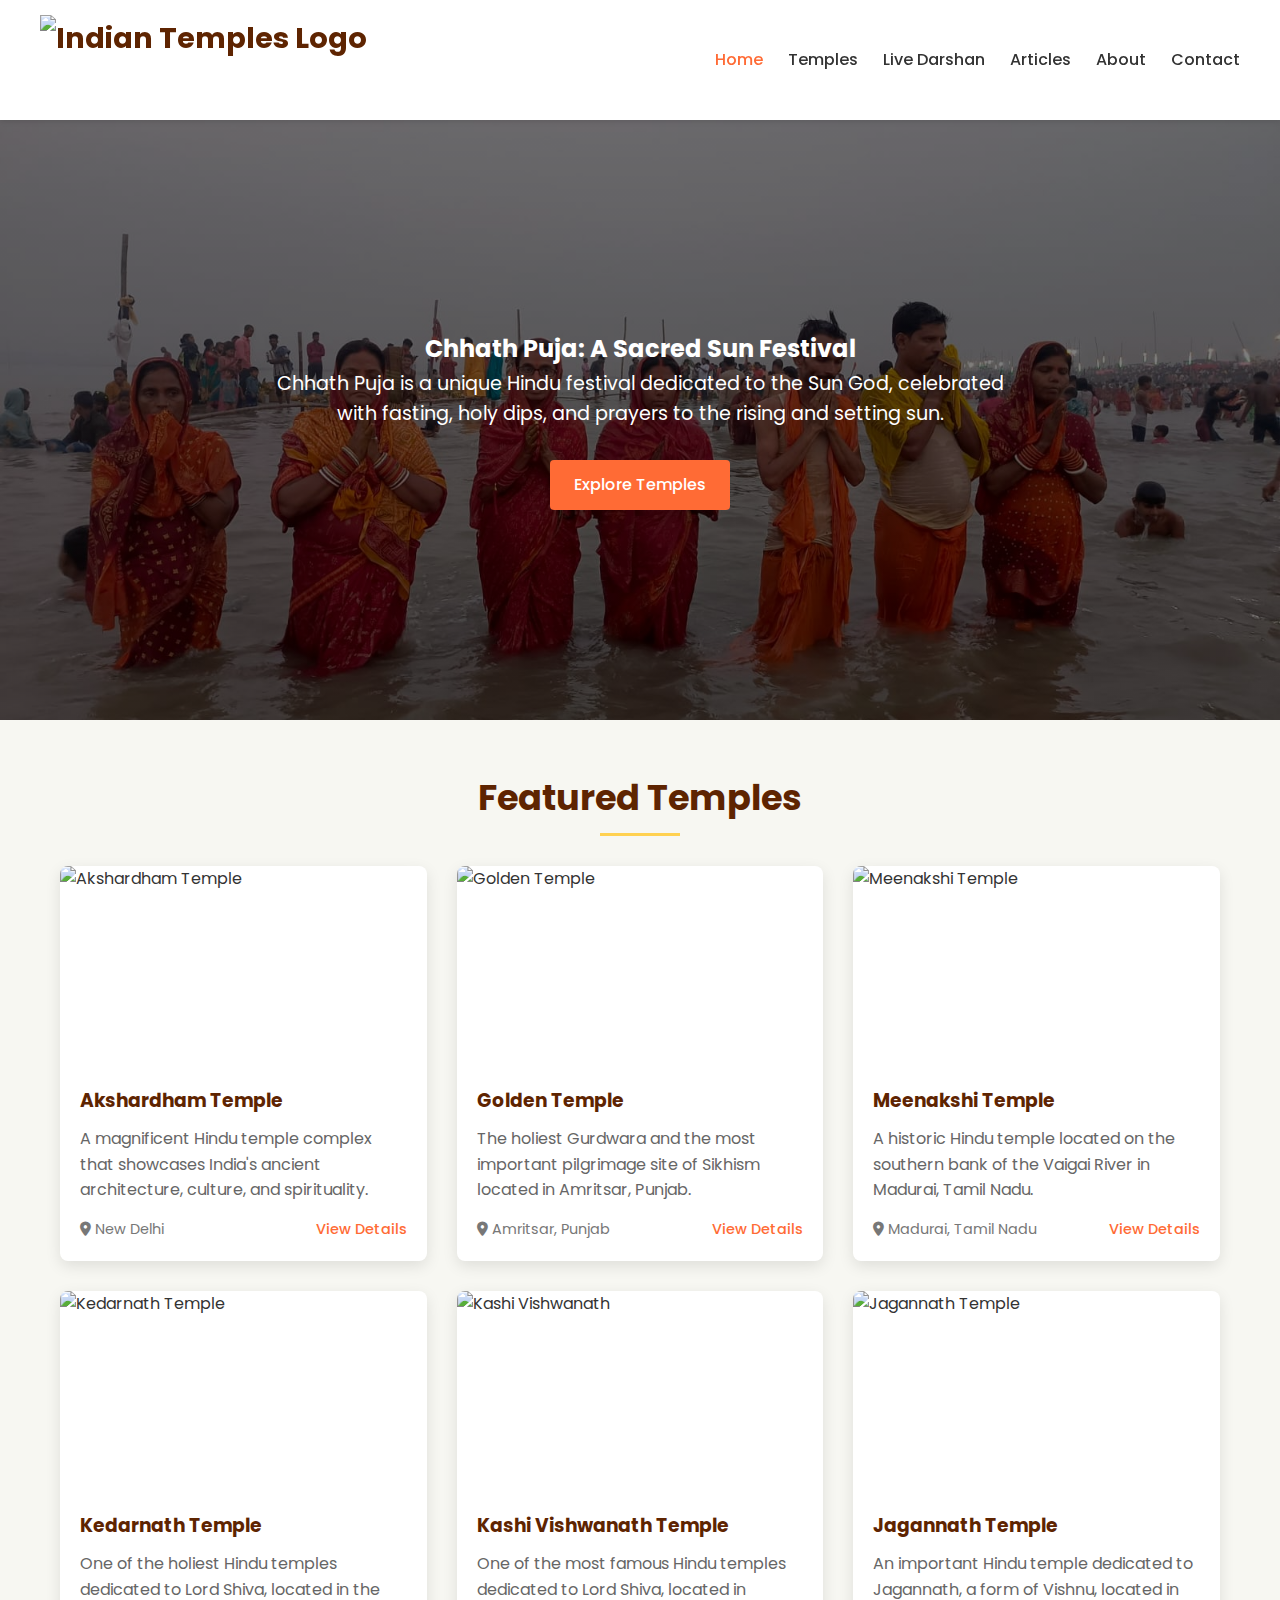
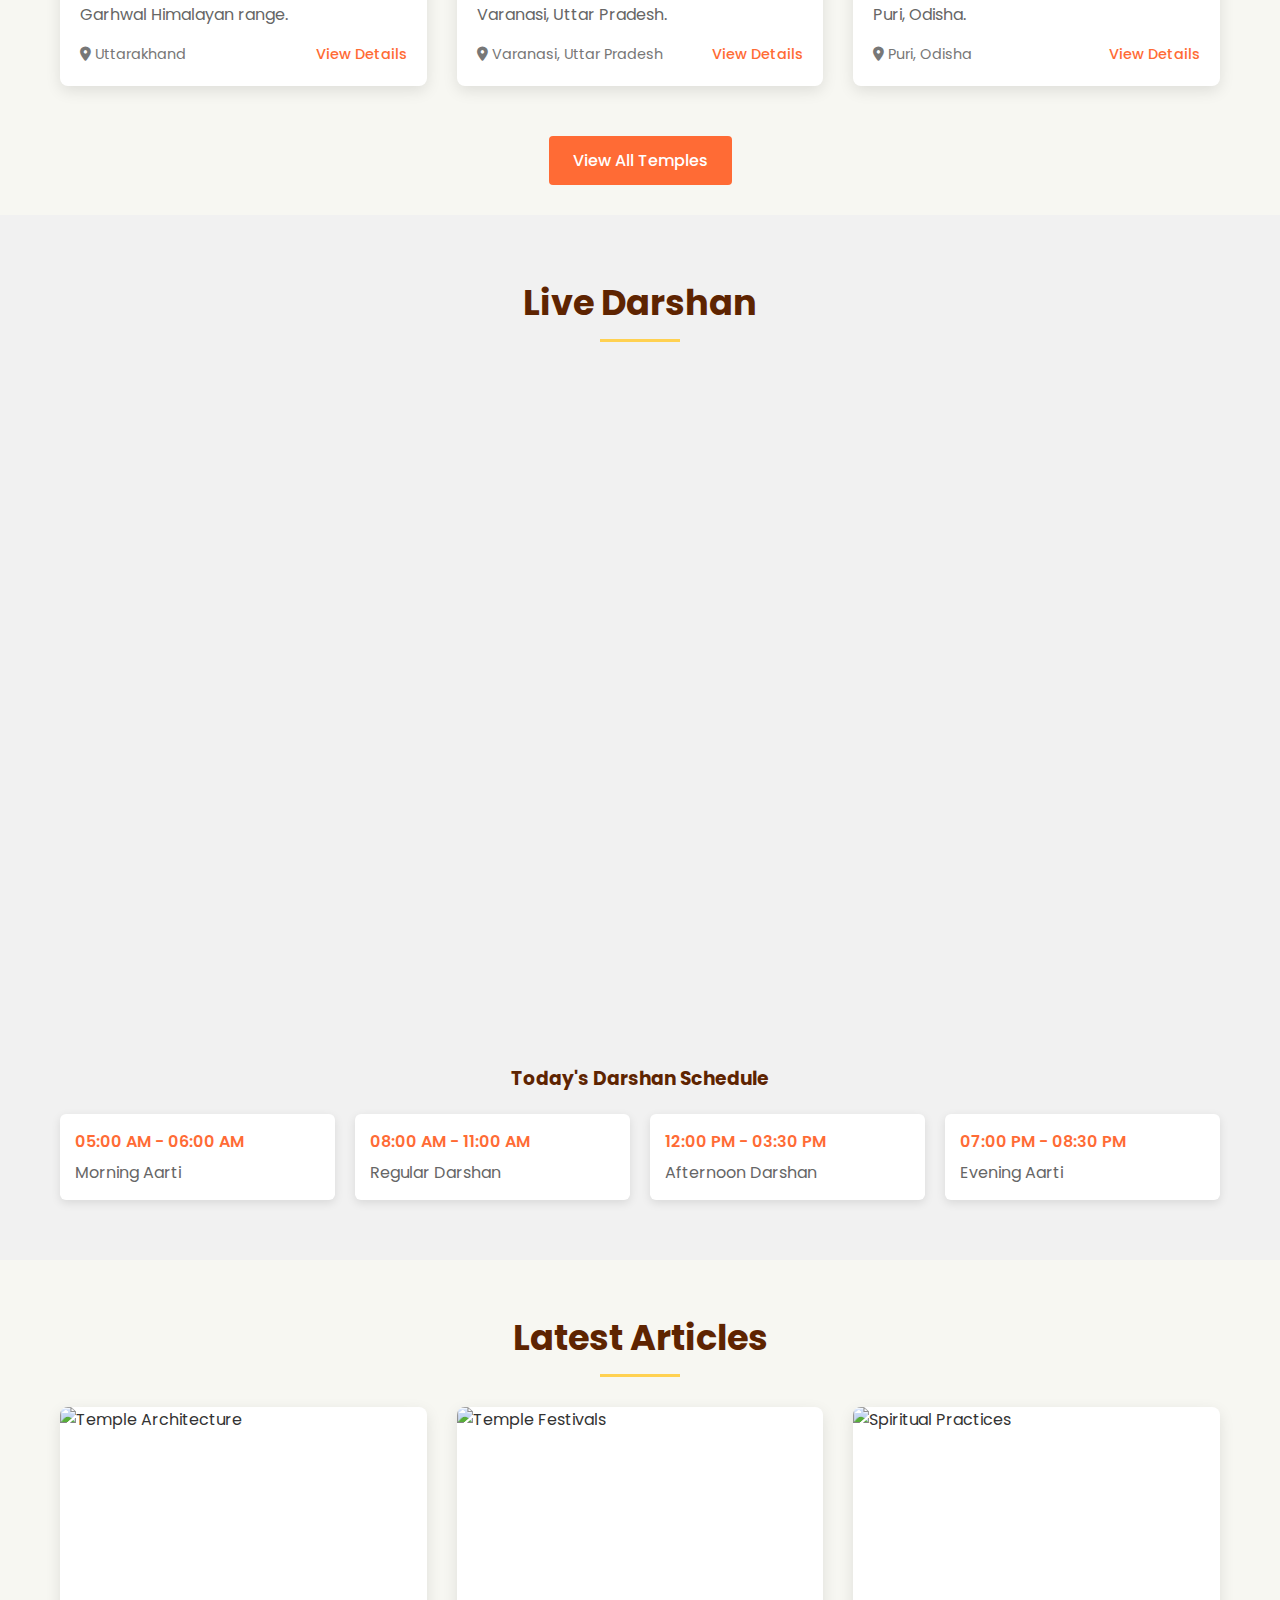
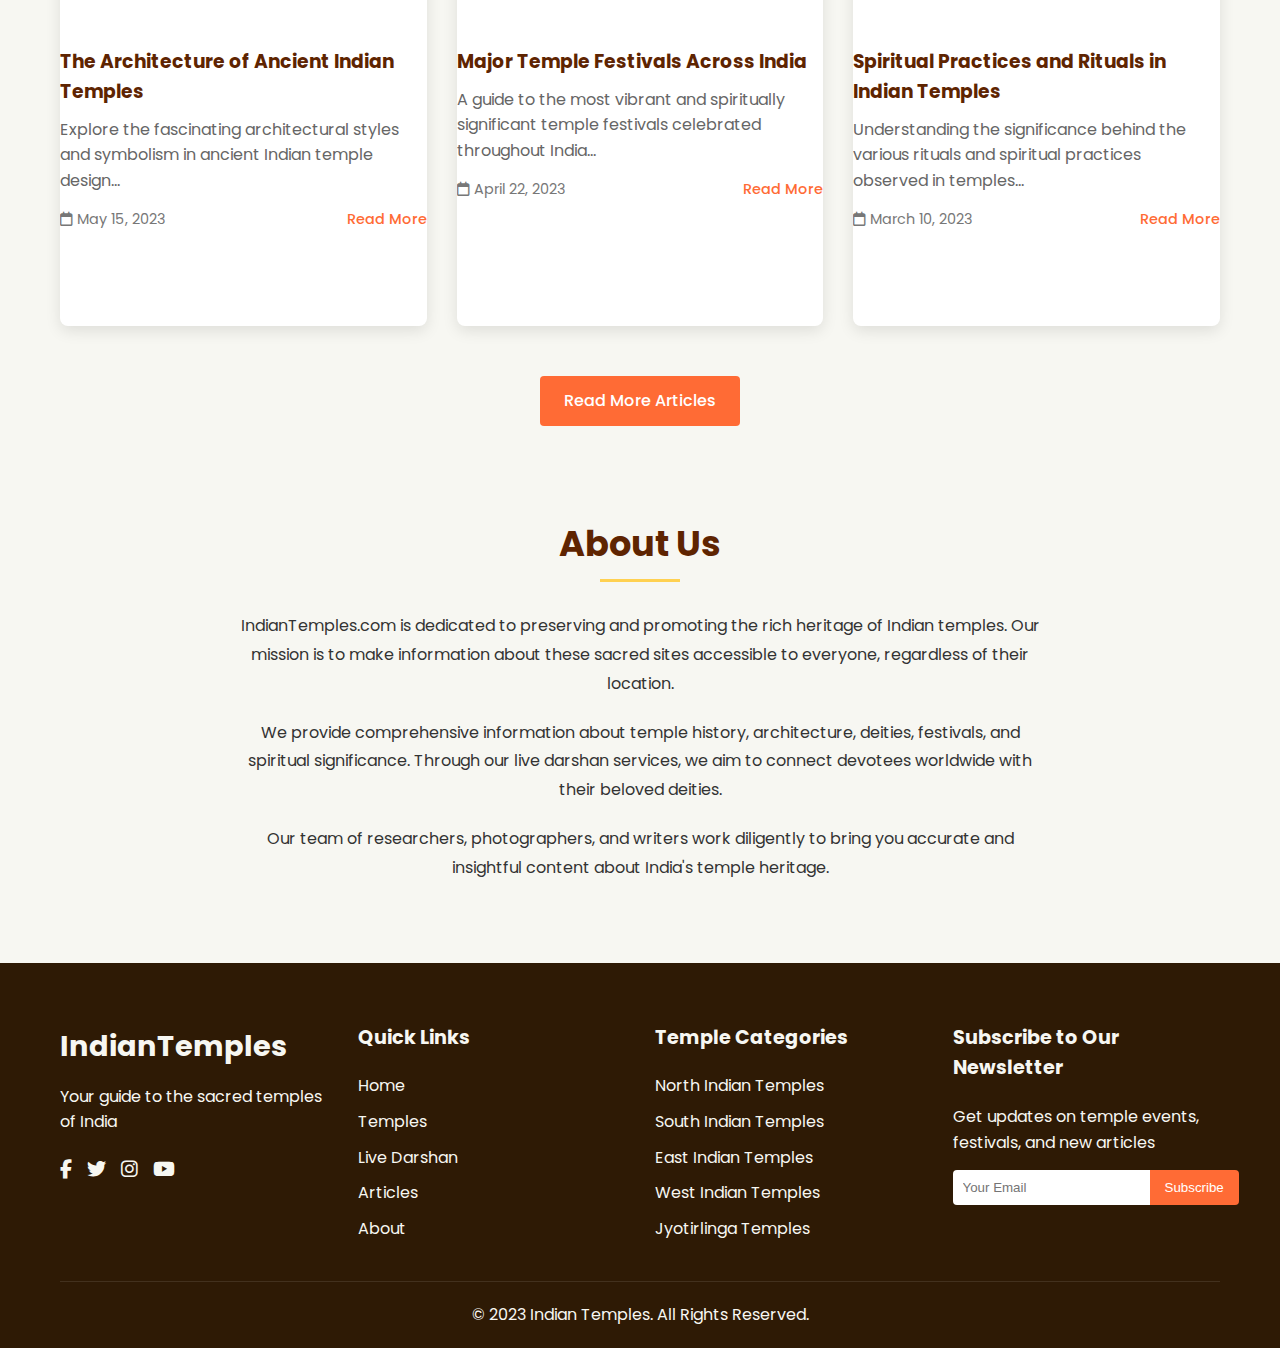
==== commit 706237d8: "update the code" ====
--- a/index.html
+++ b/index.html
@@ -5,7 +5,8 @@
   <meta charset="UTF-8" />
   <meta name="viewport" content="width=device-width, initial-scale=1.0" />
   <title>Indian Temples - Explore Sacred Sites of India</title>
-  <meta name="description" content="Discover the magnificent temples of India, their history, architecture, and cultural significance. Watch live darshan and read informative articles." />
+  <meta name="description"
+    content="Discover the magnificent temples of India, their history, architecture, and cultural significance. Watch live darshan and read informative articles." />
   <link rel="preconnect" href="https://fonts.googleapis.com">
   <link rel="preconnect" href="https://fonts.gstatic.com" crossorigin>
   <link rel="stylesheet" href="./src/style.css">
@@ -20,7 +21,8 @@
       <div class="container nav-container">
         <div class="logo">
           <a href="index.html">
-            <img src="https://i.pinimg.com/736x/c7/fd/0a/c7fd0adaab651f2028ff02d65af20127.jpg" alt="Indian Temples Logo">
+            <img src="https://i.pinimg.com/736x/c7/fd/0a/c7fd0adaab651f2028ff02d65af20127.jpg"
+              alt="Indian Temples Logo">
             <!-- <span>IndianTemples</span> -->
           </a>
         </div>
@@ -43,9 +45,10 @@
     <!-- Hero section -->
     <section class="hero">
       <div class="hero-content">
-        <h1>Discover the Sacred Temples of India</h1>
-        <p>Explore the divine architecture, rich history, and spiritual significance of India's most revered temples</p>
-        <a href="#temples" class="btn">Explore Temples</a>
+        <h2>Chhath Puja: A Sacred Sun Festival</h2>
+        <p>Chhath Puja is a unique Hindu festival dedicated to the Sun God, celebrated with fasting, holy dips, and
+          prayers to the rising and setting sun.</p> 
+          <a href="#temples" class="btn">Explore Temples</a>
       </div>
     </section>
 
@@ -60,11 +63,14 @@
           <!-- Temple 1 -->
           <div class="temple-card">
             <div class="temple-image">
-              <img src="https://media.istockphoto.com/id/978904956/photo/akshardham-temple-at-night.jpg?s=612x612&w=0&k=20&c=SunRGB2qBQEhVnAU5-RDPDp3OCAACPGzM2vwPiNZKe4=" alt="Akshardham Temple">
+              <img
+                src="https://media.istockphoto.com/id/978904956/photo/akshardham-temple-at-night.jpg?s=612x612&w=0&k=20&c=SunRGB2qBQEhVnAU5-RDPDp3OCAACPGzM2vwPiNZKe4="
+                alt="Akshardham Temple">
             </div>
             <div class="temple-content">
               <h3>Akshardham Temple</h3>
-              <p>A magnificent Hindu temple complex that showcases India's ancient architecture, culture, and spirituality.</p>
+              <p>A magnificent Hindu temple complex that showcases India's ancient architecture, culture, and
+                spirituality.</p>
               <div class="temple-meta">
                 <span><i class="fas fa-map-marker-alt"></i> New Delhi</span>
                 <a href="Akshardham.html" class="read-more">View Details</a>
@@ -75,7 +81,8 @@
           <!-- Temple 2 -->
           <div class="temple-card">
             <div class="temple-image">
-              <img src="https://t4.ftcdn.net/jpg/03/08/16/65/240_F_308166506_5PcIIezeBW5dVfFG7WtRoGitGnSgbhIX.jpg" alt="Golden Temple">
+              <img src="https://t4.ftcdn.net/jpg/03/08/16/65/240_F_308166506_5PcIIezeBW5dVfFG7WtRoGitGnSgbhIX.jpg"
+                alt="Golden Temple">
             </div>
             <div class="temple-content">
               <h3>Golden Temple</h3>
@@ -90,7 +97,8 @@
           <!-- Temple 3 -->
           <div class="temple-card">
             <div class="temple-image">
-              <img src="https://t4.ftcdn.net/jpg/00/40/31/63/240_F_40316330_BuZLUTFT33F8z06se8qz8ZHf5oarIXIK.jpg" alt="Meenakshi Temple">
+              <img src="https://t4.ftcdn.net/jpg/00/40/31/63/240_F_40316330_BuZLUTFT33F8z06se8qz8ZHf5oarIXIK.jpg"
+                alt="Meenakshi Temple">
             </div>
             <div class="temple-content">
               <h3>Meenakshi Temple</h3>
@@ -105,7 +113,8 @@
           <!-- Temple 4 -->
           <div class="temple-card">
             <div class="temple-image">
-              <img src="https://t3.ftcdn.net/jpg/08/41/49/72/240_F_841497224_Rt7XyrNl6o5o6J7wcA1W4yR5kmKPRm9I.jpg" alt="Kedarnath Temple">
+              <img src="https://t3.ftcdn.net/jpg/08/41/49/72/240_F_841497224_Rt7XyrNl6o5o6J7wcA1W4yR5kmKPRm9I.jpg"
+                alt="Kedarnath Temple">
             </div>
             <div class="temple-content">
               <h3>Kedarnath Temple</h3>
@@ -120,7 +129,8 @@
           <!-- Temple 5 -->
           <div class="temple-card">
             <div class="temple-image">
-              <img src="https://t4.ftcdn.net/jpg/09/73/36/99/240_F_973369936_NfQKoqD4mYOnoGu9RQEG06GQ2efb6W2t.jpg" alt="Kashi Vishwanath">
+              <img src="https://t4.ftcdn.net/jpg/09/73/36/99/240_F_973369936_NfQKoqD4mYOnoGu9RQEG06GQ2efb6W2t.jpg"
+                alt="Kashi Vishwanath">
             </div>
             <div class="temple-content">
               <h3>Kashi Vishwanath Temple</h3>
@@ -135,7 +145,8 @@
           <!-- Temple 6 -->
           <div class="temple-card">
             <div class="temple-image">
-              <img src="https://t4.ftcdn.net/jpg/04/82/09/83/240_F_482098383_n6JMrdv1bBwHYXX27qQGalGJ97xa1eK2.jpg" alt="Jagannath Temple">
+              <img src="https://t4.ftcdn.net/jpg/04/82/09/83/240_F_482098383_n6JMrdv1bBwHYXX27qQGalGJ97xa1eK2.jpg"
+                alt="Jagannath Temple">
             </div>
             <div class="temple-content">
               <h3>Jagannath Temple</h3>
@@ -163,10 +174,10 @@
 
         <div class="video-container">
           <!-- <iframe src="https://www.youtube.com/live/l7Hwt3mB--Q?si=p1c1k382zZsxkyql" frameborder="0" allowfullscreen></iframe> -->
-          <iframe src="https://www.youtube.com/embed/l7Hwt3mB--Q" frameborder="0" 
-          allow="accelerometer; autoplay; clipboard-write; encrypted-media; gyroscope; picture-in-picture" 
-          allowfullscreen></iframe>
-  
+          <iframe src="https://www.youtube.com/embed/l7Hwt3mB--Q" frameborder="0"
+            allow="accelerometer; autoplay; clipboard-write; encrypted-media; gyroscope; picture-in-picture"
+            allowfullscreen></iframe>
+
         </div>
 
         <div class="darshan-schedule">
@@ -204,7 +215,8 @@
           <!-- Article 1 -->
           <div class="article-card">
             <div class="article-image">
-              <img src="https://images.unsplash.com/photo-1594388576896-a1b3dbd22210?q=80&w=1000&auto=format&fit=crop" alt="Temple Architecture">
+              <img src="https://images.unsplash.com/photo-1594388576896-a1b3dbd22210?q=80&w=1000&auto=format&fit=crop"
+                alt="Temple Architecture">
             </div>
             <div class="article-content">
               <h3>The Architecture of Ancient Indian Temples</h3>
@@ -219,11 +231,13 @@
           <!-- Article 2 -->
           <div class="article-card">
             <div class="article-image">
-              <img src="https://images.unsplash.com/photo-1565206595640-6cfd90e0ae09?q=80&w=1000&auto=format&fit=crop" alt="Temple Festivals">
+              <img src="https://images.unsplash.com/photo-1565206595640-6cfd90e0ae09?q=80&w=1000&auto=format&fit=crop"
+                alt="Temple Festivals">
             </div>
             <div class="article-content">
               <h3>Major Temple Festivals Across India</h3>
-              <p>A guide to the most vibrant and spiritually significant temple festivals celebrated throughout India...</p>
+              <p>A guide to the most vibrant and spiritually significant temple festivals celebrated throughout India...
+              </p>
               <div class="article-meta">
                 <span><i class="far fa-calendar"></i> April 22, 2023</span>
                 <a href="#" class="read-more">Read More</a>
@@ -234,11 +248,13 @@
           <!-- Article 3 -->
           <div class="article-card">
             <div class="article-image">
-              <img src="https://images.unsplash.com/photo-1608023139605-d4f14e37d4c5?q=80&w=1000&auto=format&fit=crop" alt="Spiritual Practices">
+              <img src="https://images.unsplash.com/photo-1608023139605-d4f14e37d4c5?q=80&w=1000&auto=format&fit=crop"
+                alt="Spiritual Practices">
             </div>
             <div class="article-content">
               <h3>Spiritual Practices and Rituals in Indian Temples</h3>
-              <p>Understanding the significance behind the various rituals and spiritual practices observed in temples...</p>
+              <p>Understanding the significance behind the various rituals and spiritual practices observed in
+                temples...</p>
               <div class="article-meta">
                 <span><i class="far fa-calendar"></i> March 10, 2023</span>
                 <a href="#" class="read-more">Read More</a>
@@ -261,9 +277,13 @@
         </div>
 
         <div class="about-content">
-          <p>IndianTemples.com is dedicated to preserving and promoting the rich heritage of Indian temples. Our mission is to make information about these sacred sites accessible to everyone, regardless of their location.</p>
-          <p>We provide comprehensive information about temple history, architecture, deities, festivals, and spiritual significance. Through our live darshan services, we aim to connect devotees worldwide with their beloved deities.</p>
-          <p>Our team of researchers, photographers, and writers work diligently to bring you accurate and insightful content about India's temple heritage.</p>
+          <p>IndianTemples.com is dedicated to preserving and promoting the rich heritage of Indian temples. Our mission
+            is to make information about these sacred sites accessible to everyone, regardless of their location.</p>
+          <p>We provide comprehensive information about temple history, architecture, deities, festivals, and spiritual
+            significance. Through our live darshan services, we aim to connect devotees worldwide with their beloved
+            deities.</p>
+          <p>Our team of researchers, photographers, and writers work diligently to bring you accurate and insightful
+            content about India's temple heritage.</p>
         </div>
       </div>
     </section>
@@ -325,4 +345,4 @@
   <script type="module" src="/src/main.ts"></script>
 </body>
 
-</html>
+</html>--- a/src/style.css
+++ b/src/style.css
@@ -96,7 +96,7 @@
 /* Hero section */
 .hero {
   height: 600px;
-  background-image: linear-gradient(rgba(0, 0, 0, 0.5), rgba(0, 0, 0, 0.5)), url('/public/images/hero-temple.jpg');
+  background-image: linear-gradient(rgba(0, 0, 0, 0.5), rgba(0, 0, 0, 0.5)), url('/public/images/Puja.jpg');
   background-size: cover;
   background-position: center;
   display: flex;
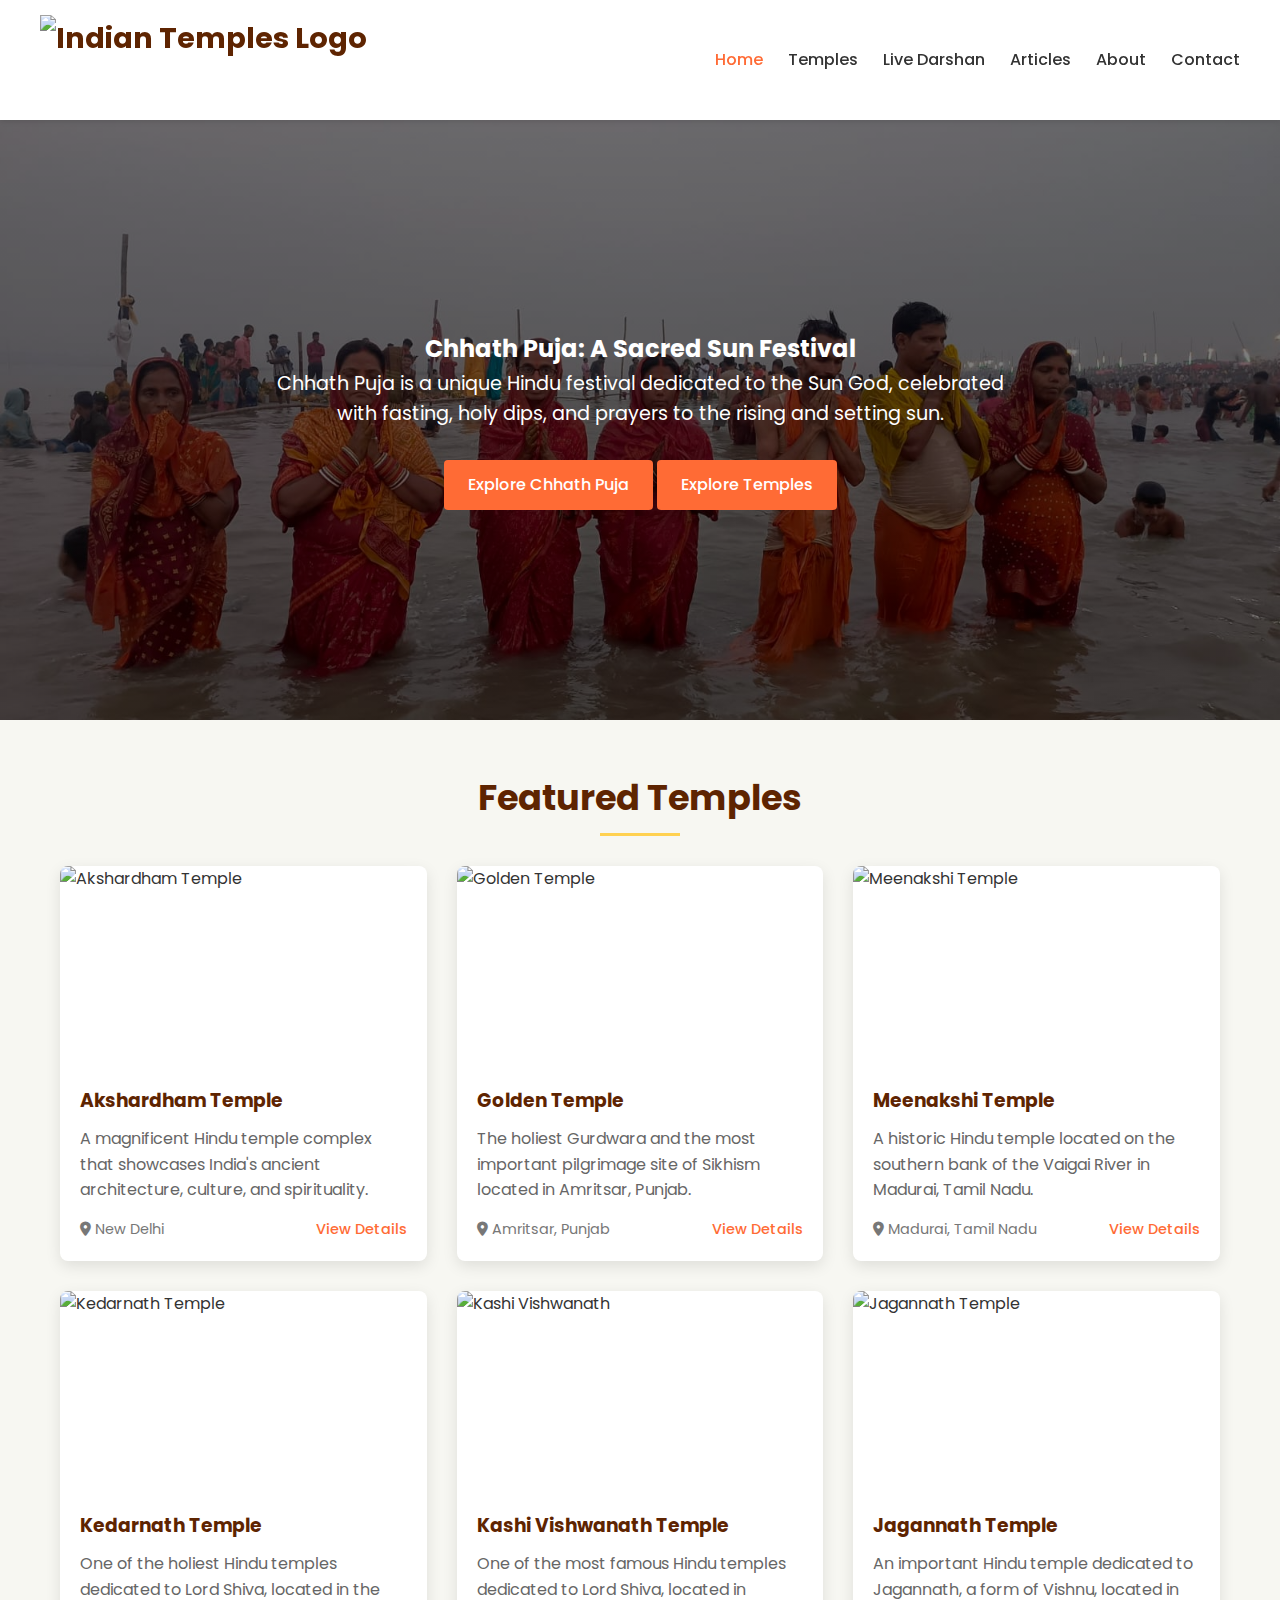
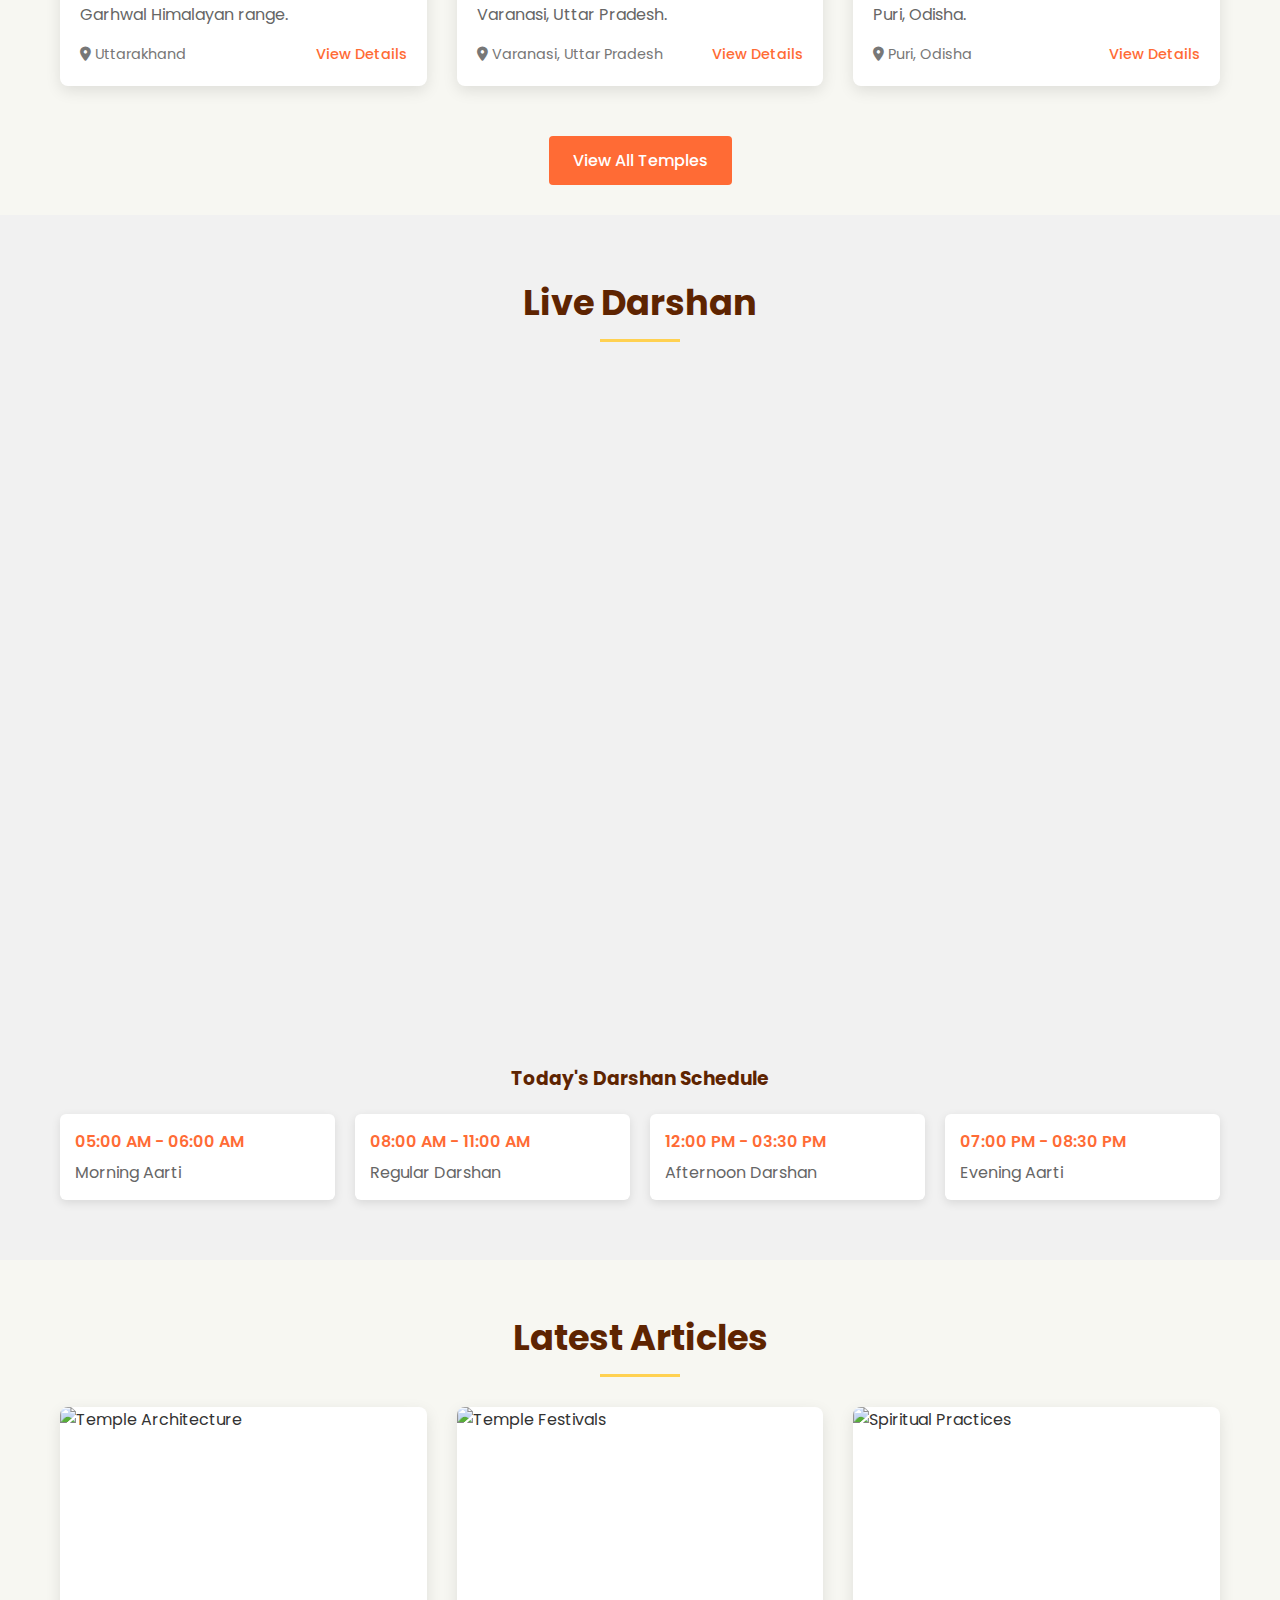
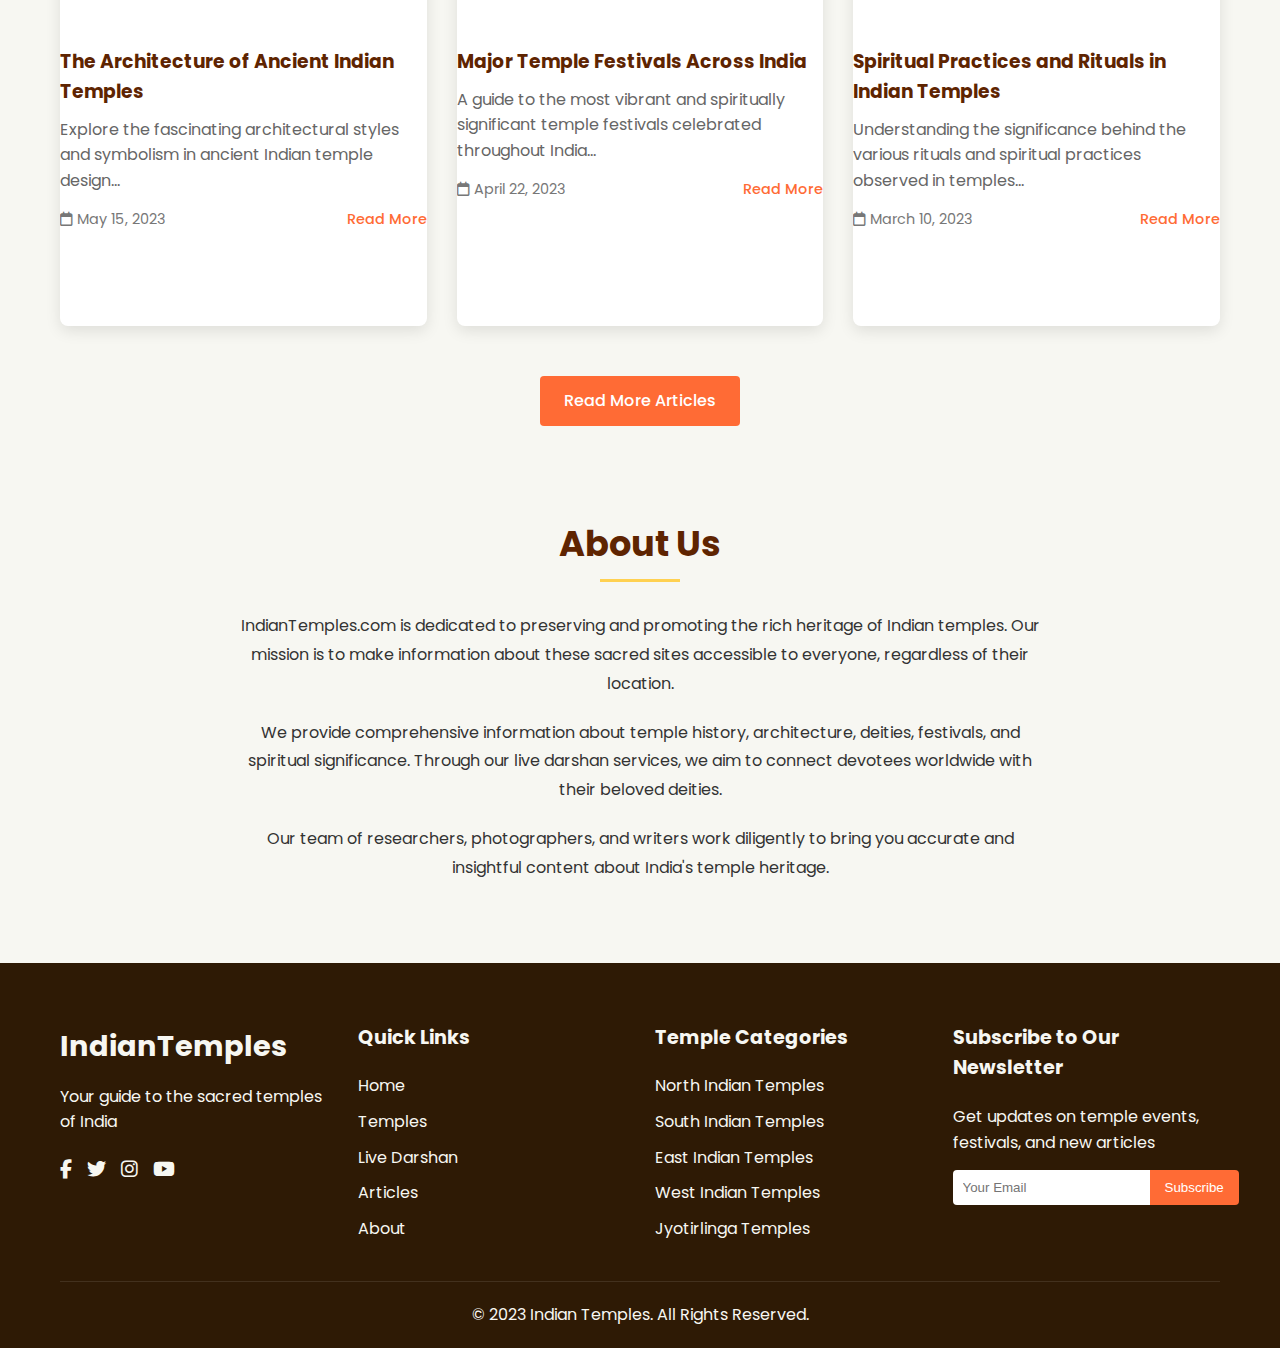
==== commit 0f9f85f8: "update the code" ====
--- a/index.html
+++ b/index.html
@@ -48,6 +48,7 @@
         <h2>Chhath Puja: A Sacred Sun Festival</h2>
         <p>Chhath Puja is a unique Hindu festival dedicated to the Sun God, celebrated with fasting, holy dips, and
           prayers to the rising and setting sun.</p> 
+          <a href="ChhathPuja.html" class="btn">Explore Chhath Puja</a>
           <a href="#temples" class="btn">Explore Temples</a>
       </div>
     </section>
--- a/src/style.css
+++ b/src/style.css
@@ -96,7 +96,7 @@
 /* Hero section */
 .hero {
   height: 600px;
-  background-image: linear-gradient(rgba(0, 0, 0, 0.5), rgba(0, 0, 0, 0.5)), url('/public/images/Puja.jpg');
+  background-image: linear-gradient(rgba(0, 0, 0, 0.5), rgba(0, 0, 0, 0.5)), url('Puja.jpg');
   background-size: cover;
   background-position: center;
   display: flex;
